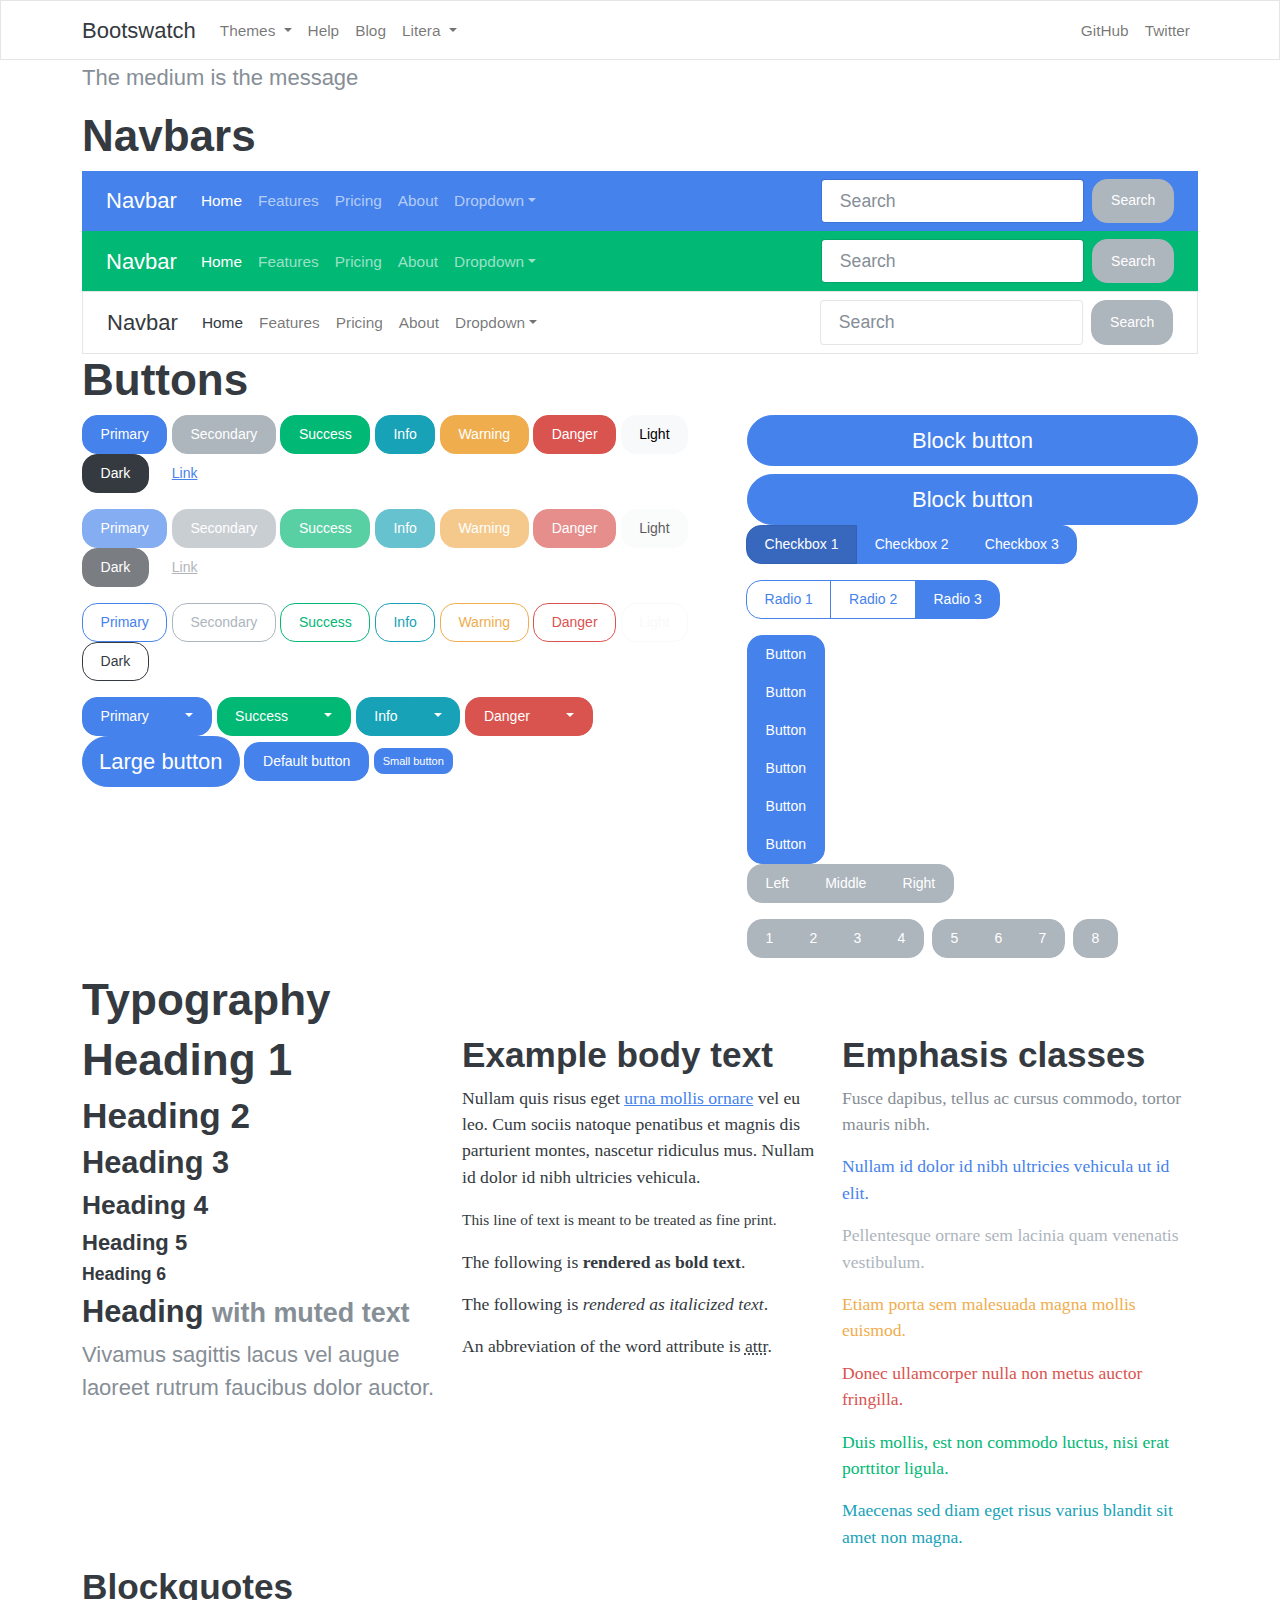
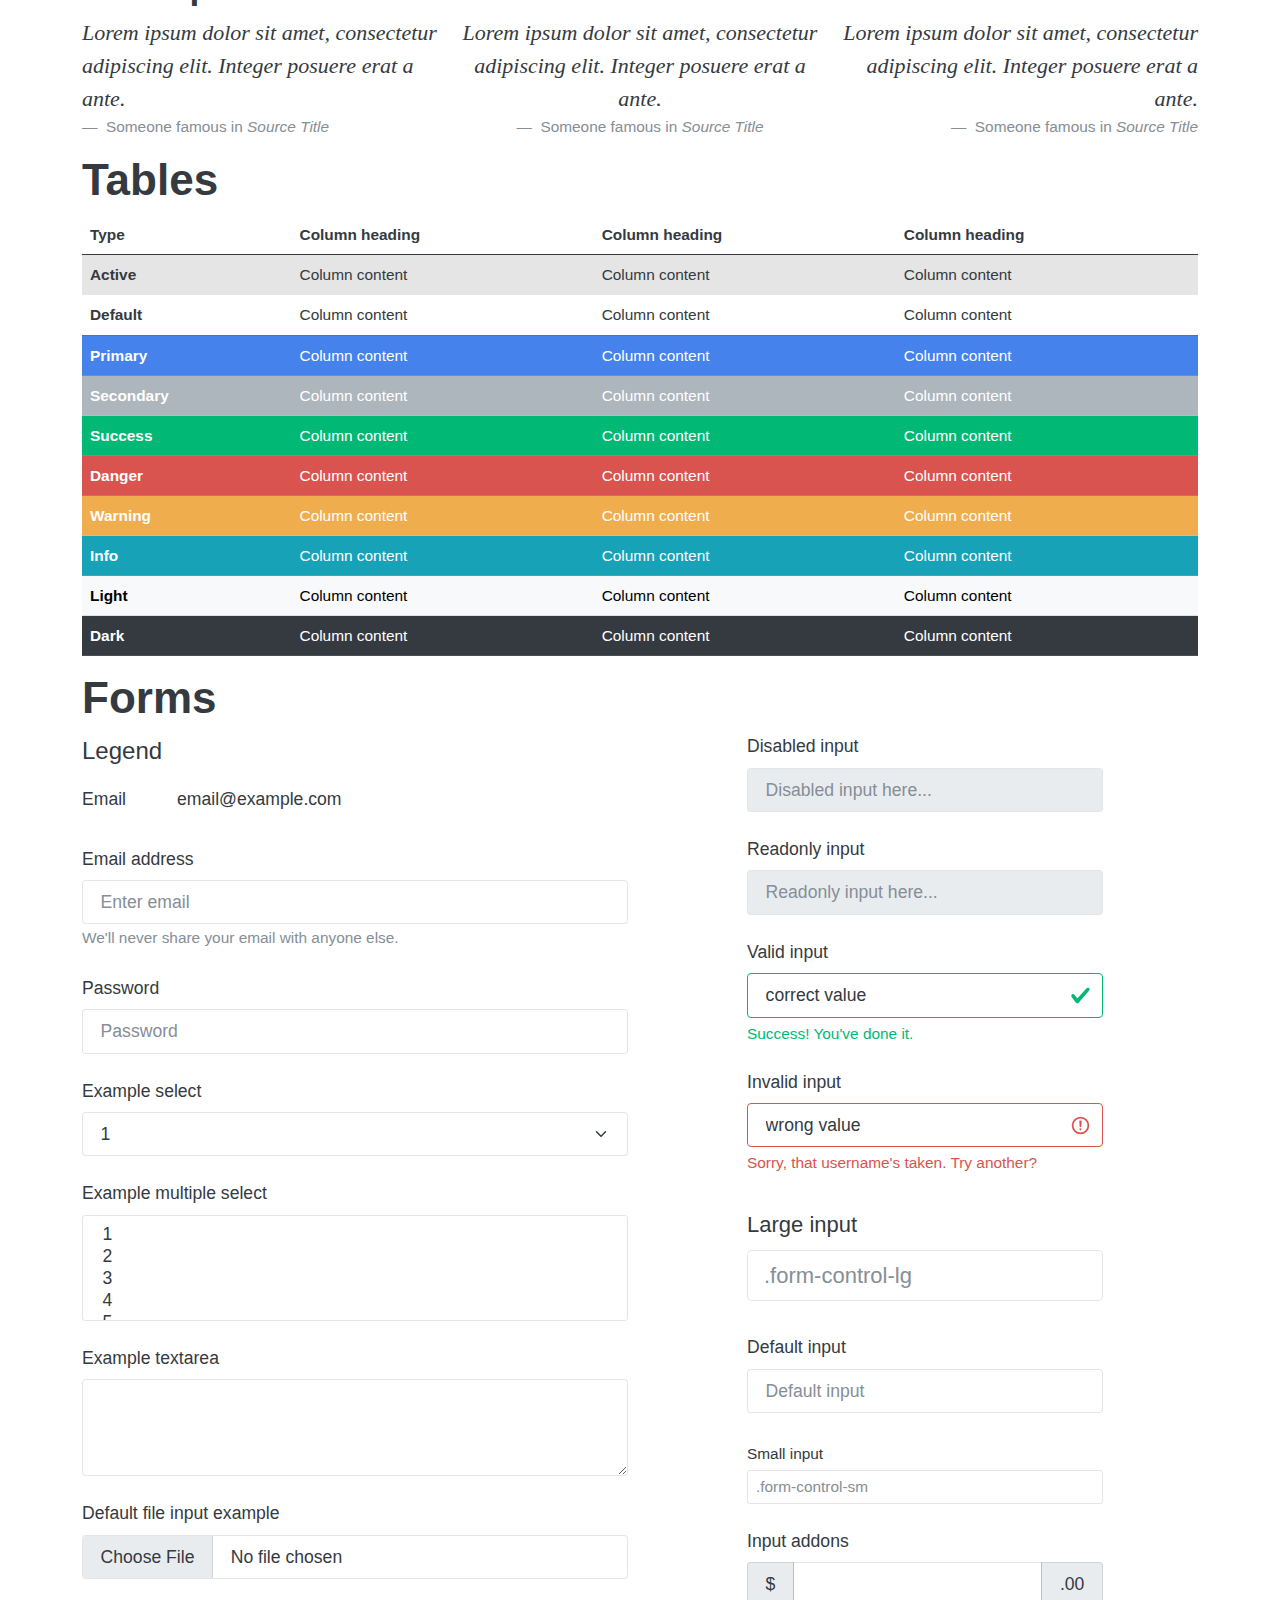
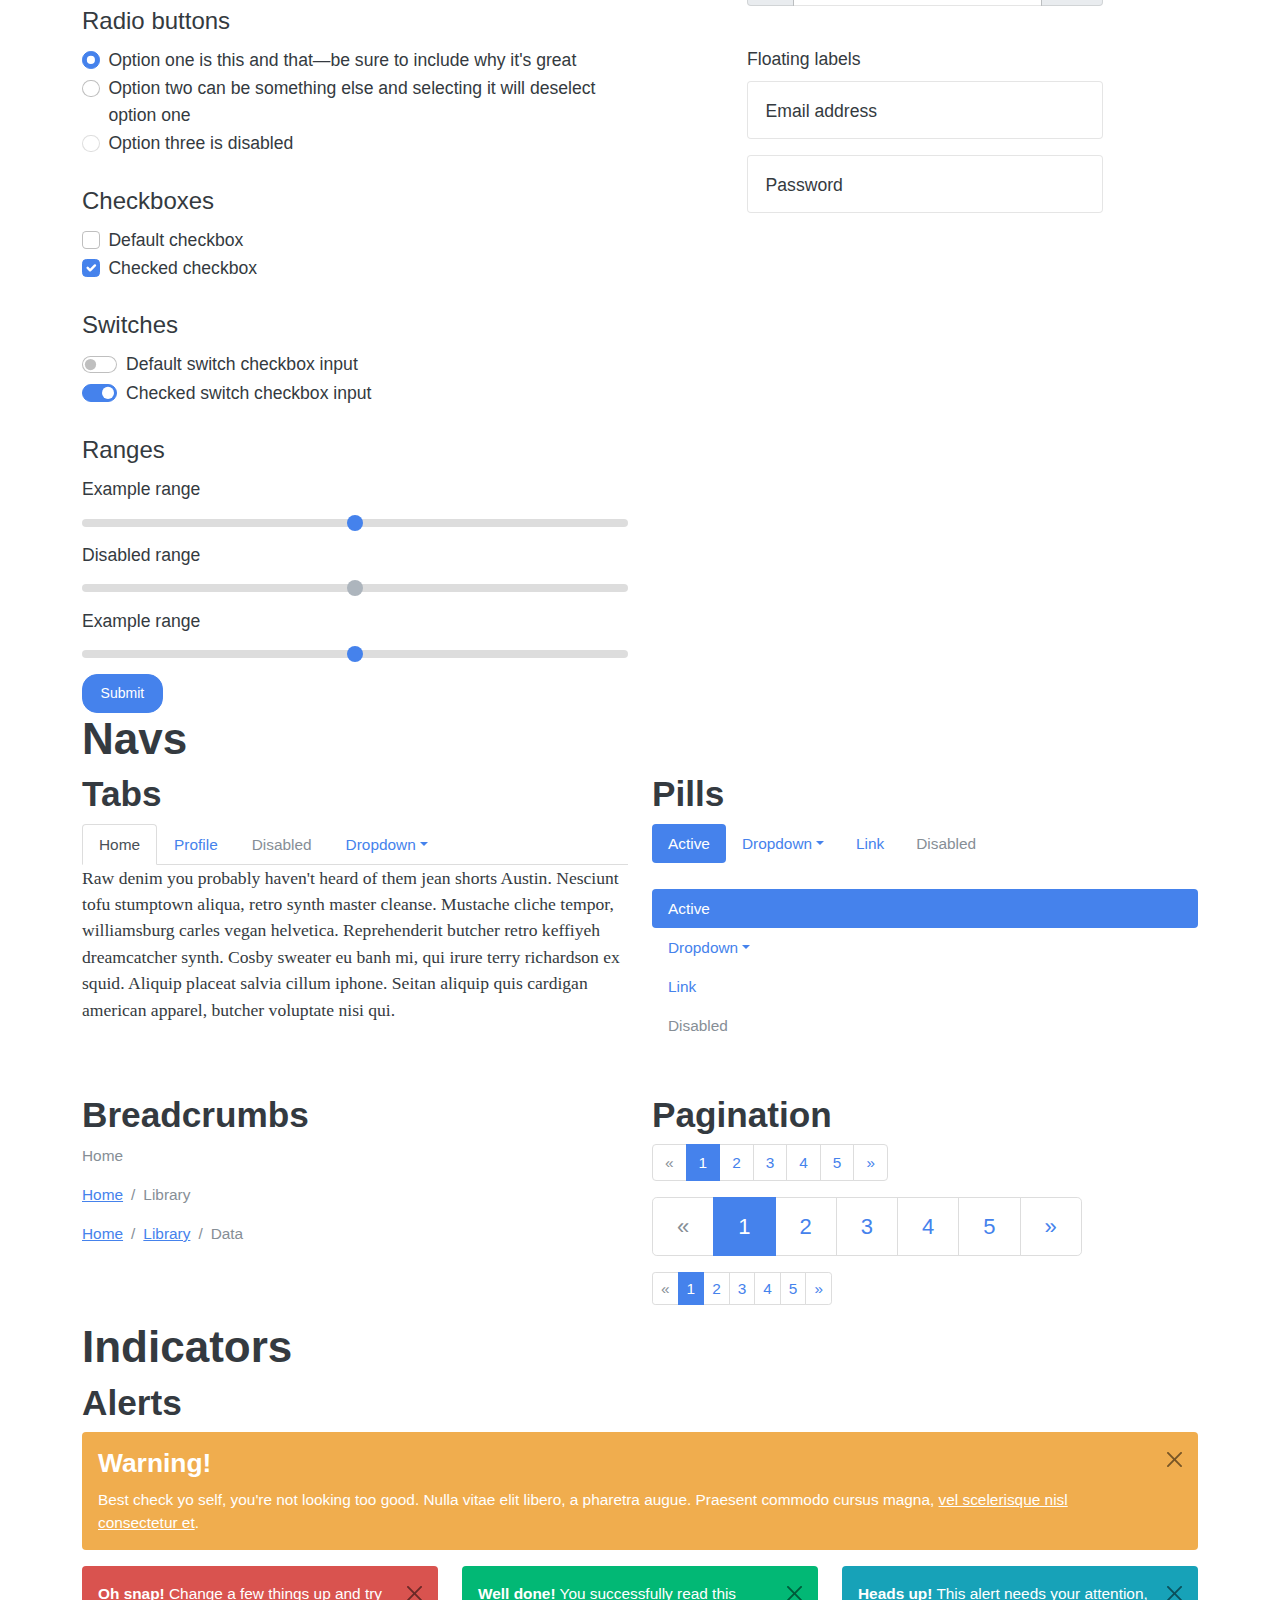
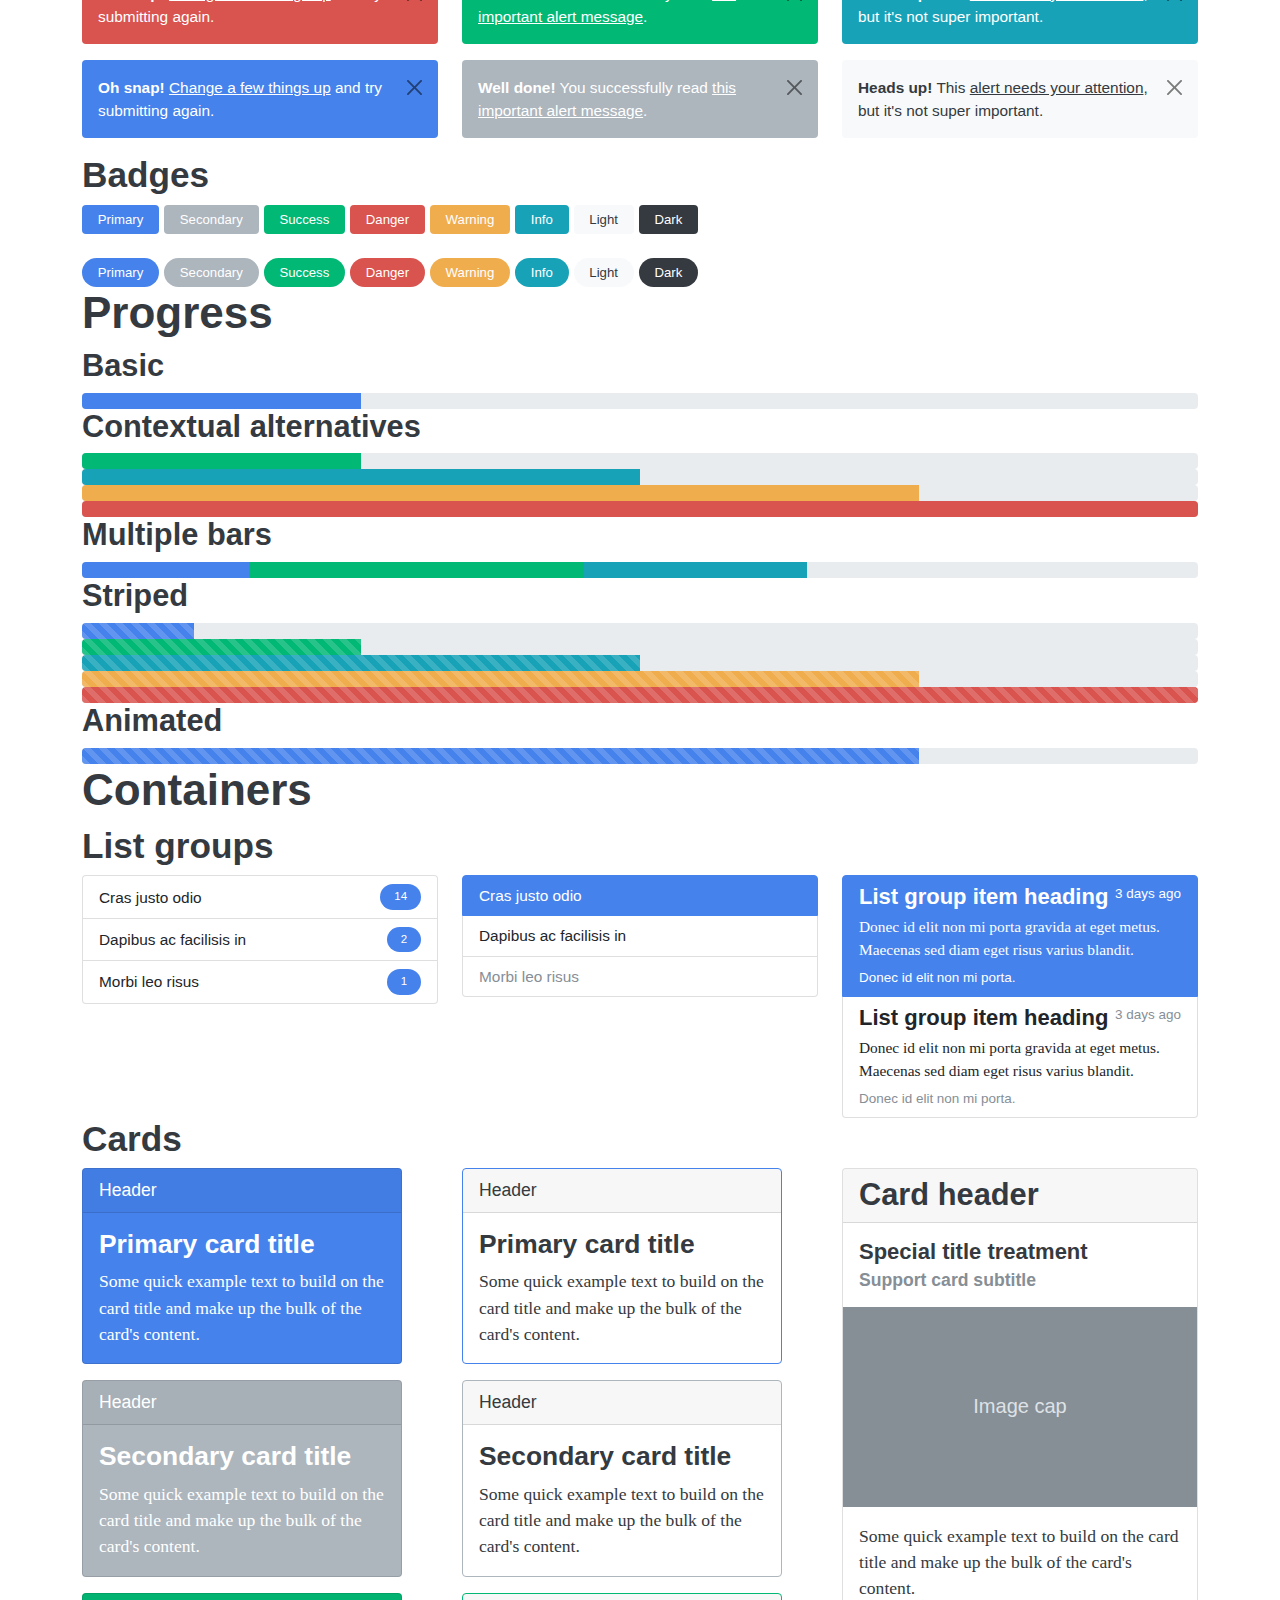
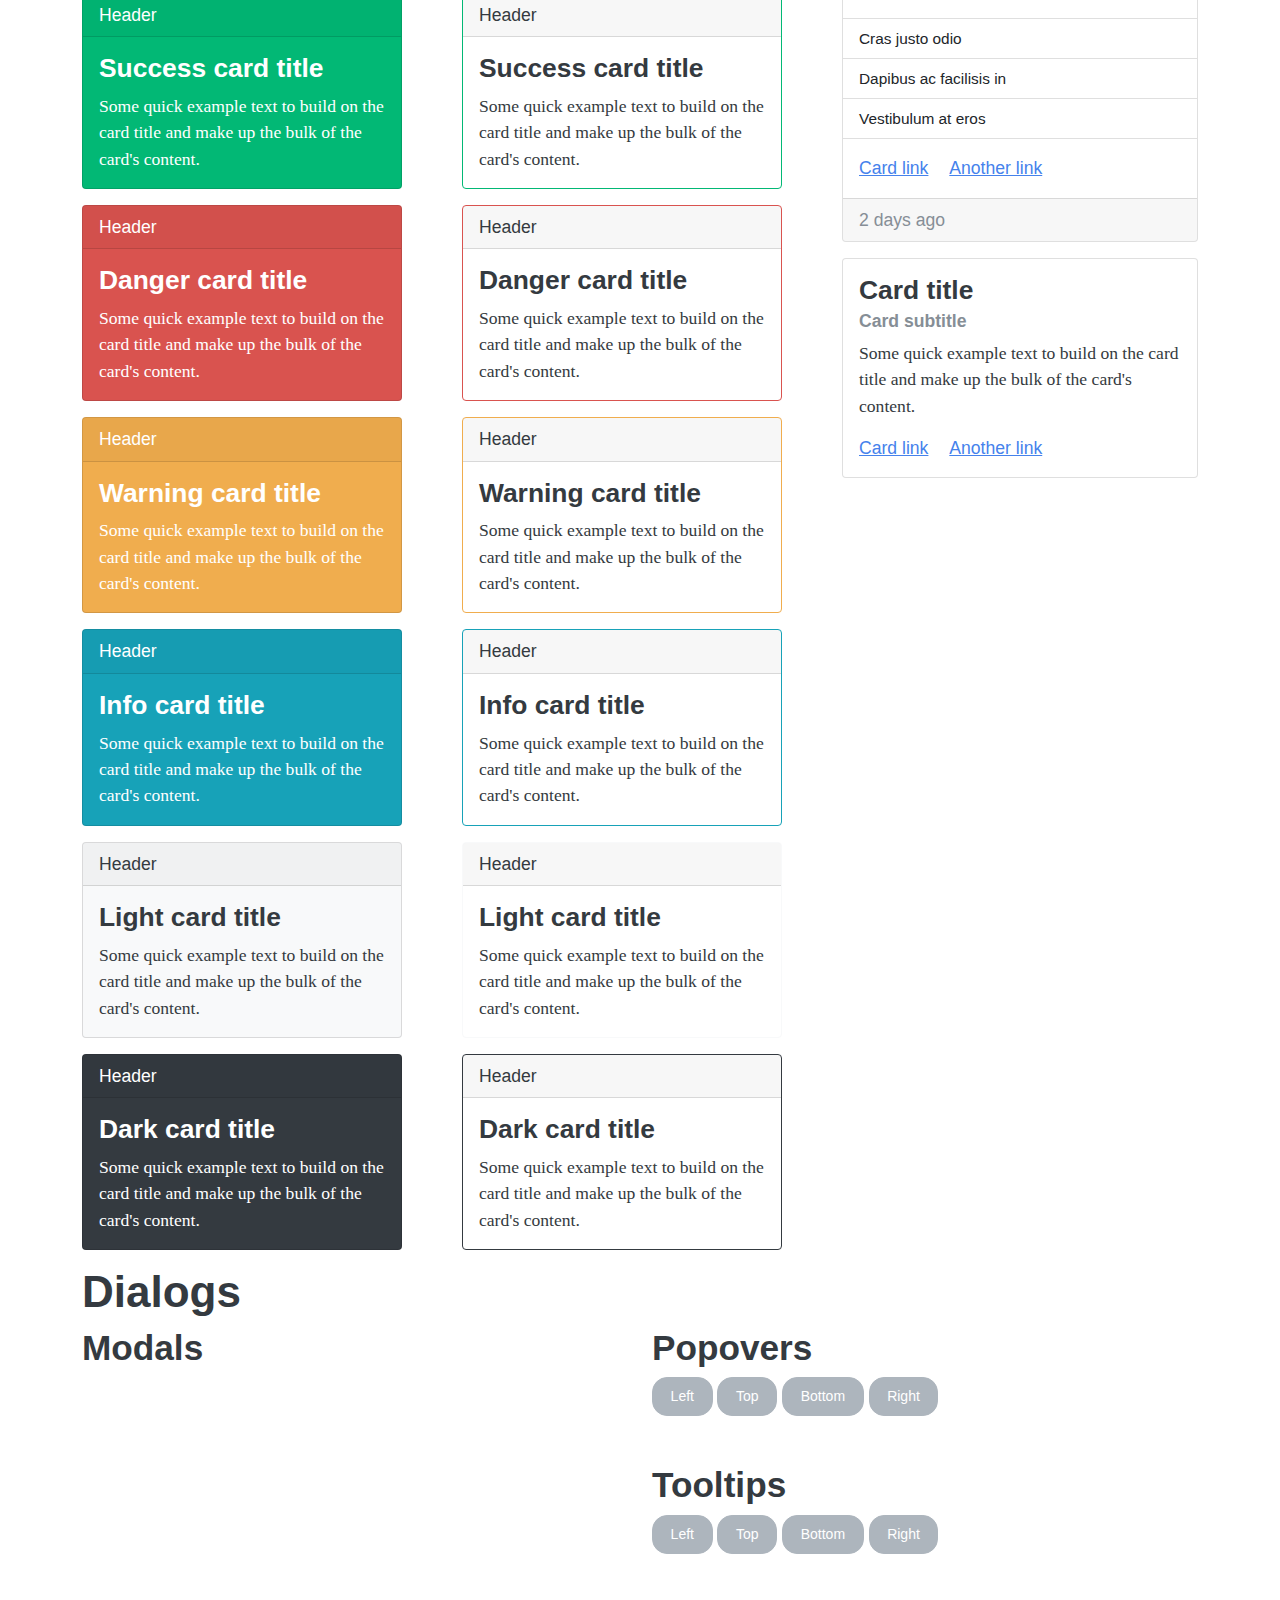
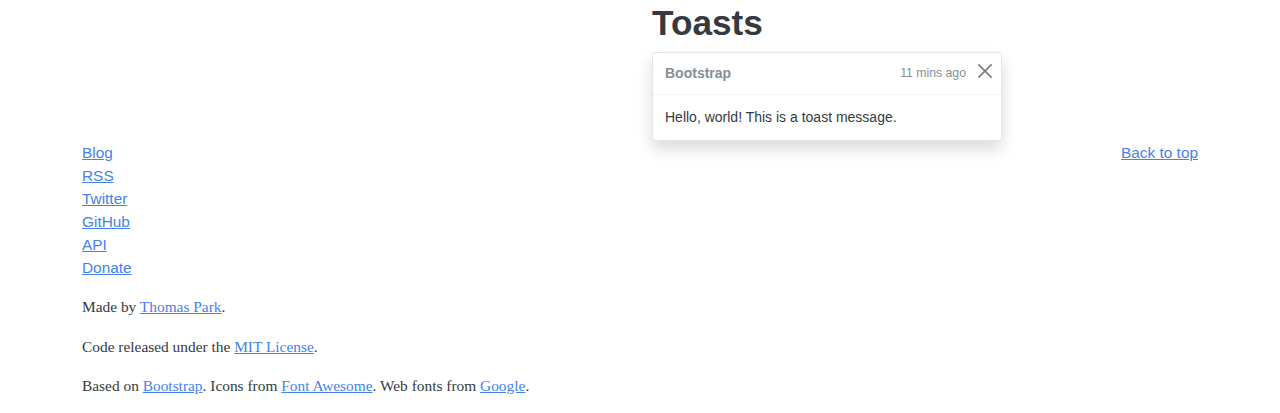
==== index.html @ 2cc2885b "First and last commit" ====
<!DOCTYPE html>
<html lang="en">
  <head>
    <meta charset="utf-8">
    <title>Bootswatch: Litera</title>
    <meta name="viewport" content="width=device-width, initial-scale=1">
    <link rel="stylesheet" href="bootstrap.css">
    <link rel="stylesheet" href="../_vendor/font-awesome/css/font-awesome.min.css">
    <link rel="stylesheet" href="../_vendor/prismjs/themes/prism-okaidia.css">
    <link rel="stylesheet" href="../_assets/css/custom.min.css">
    <!-- Global Site Tag (gtag.js) - Google Analytics -->
    <script async src="https://www.googletagmanager.com/gtag/js?id=UA-23019901-1"></script>
    <script>
      window.dataLayer = window.dataLayer || [];
      function gtag(){dataLayer.push(arguments);}
      gtag('js', new Date());

      gtag('config', 'UA-23019901-1');
    </script>
  </head>
  <body>
    <div class="navbar navbar-expand-lg fixed-top navbar-light bg-light">
      <div class="container">
        <a href="../" class="navbar-brand">Bootswatch</a>
        <button class="navbar-toggler" type="button" data-bs-toggle="collapse" data-bs-target="#navbarResponsive" aria-controls="navbarResponsive" aria-expanded="false" aria-label="Toggle navigation">
          <span class="navbar-toggler-icon"></span>
        </button>
        <div class="collapse navbar-collapse" id="navbarResponsive">
          <ul class="navbar-nav">
            <li class="nav-item dropdown">
              <a class="nav-link dropdown-toggle" data-bs-toggle="dropdown" href="#" id="themes">Themes <span class="caret"></span></a>
              <div class="dropdown-menu" aria-labelledby="themes">
                <a class="dropdown-item" href="../default/">Default</a>
                <div class="dropdown-divider"></div>
                <a class="dropdown-item" href="../cerulean/">Cerulean</a>
                <a class="dropdown-item" href="../cosmo/">Cosmo</a>
                <a class="dropdown-item" href="../cyborg/">Cyborg</a>
                <a class="dropdown-item" href="../darkly/">Darkly</a>
                <a class="dropdown-item" href="../flatly/">Flatly</a>
                <a class="dropdown-item" href="../journal/">Journal</a>
                <a class="dropdown-item" href="../litera/">Litera</a>
                <a class="dropdown-item" href="../lumen/">Lumen</a>
                <a class="dropdown-item" href="../lux/">Lux</a>
                <a class="dropdown-item" href="../materia/">Materia</a>
                <a class="dropdown-item" href="../minty/">Minty</a>
                <a class="dropdown-item" href="../morph/">Morph</a>
                <a class="dropdown-item" href="../pulse/">Pulse</a>
                <a class="dropdown-item" href="../quartz/">Quartz</a>
                <a class="dropdown-item" href="../sandstone/">Sandstone</a>
                <a class="dropdown-item" href="../simplex/">Simplex</a>
                <a class="dropdown-item" href="../sketchy/">Sketchy</a>
                <a class="dropdown-item" href="../slate/">Slate</a>
                <a class="dropdown-item" href="../solar/">Solar</a>
                <a class="dropdown-item" href="../spacelab/">Spacelab</a>
                <a class="dropdown-item" href="../superhero/">Superhero</a>
                <a class="dropdown-item" href="../united/">United</a>
                <a class="dropdown-item" href="../vapor/">Vapor</a>
                <a class="dropdown-item" href="../yeti/">Yeti</a>
                <a class="dropdown-item" href="../zephyr/">Zephyr</a>
              </div>
            </li>
            <li class="nav-item">
              <a class="nav-link" href="../help/">Help</a>
            </li>
            <li class="nav-item">
              <a class="nav-link" href="https://blog.bootswatch.com/">Blog</a>
            </li>
            <li class="nav-item dropdown">
              <a class="nav-link dropdown-toggle" data-bs-toggle="dropdown" href="#" id="download">Litera <span class="caret"></span></a>
              <div class="dropdown-menu" aria-labelledby="download">
                <a class="dropdown-item" rel="noopener" target="_blank" href="https://jsfiddle.net/bootswatch/rnjfzjjo/">Open in JSFiddle</a>
                <div class="dropdown-divider"></div>
                <a class="dropdown-item" href="../5/litera/bootstrap.min.css" download>bootstrap.min.css</a>
                <a class="dropdown-item" href="../5/litera/bootstrap.css" download>bootstrap.css</a>
                <div class="dropdown-divider"></div>
                <a class="dropdown-item" href="../5/litera/_variables.scss" download>_variables.scss</a>
                <a class="dropdown-item" href="../5/litera/_bootswatch.scss" download>_bootswatch.scss</a>
              </div>
            </li>
          </ul>
          <ul class="navbar-nav ms-md-auto">
            <li class="nav-item">
              <a target="_blank" rel="noopener" class="nav-link" href="https://github.com/thomaspark/bootswatch/"><i class="fa fa-github"></i> GitHub</a>
            </li>
            <li class="nav-item">
              <a target="_blank" rel="noopener" class="nav-link" href="https://twitter.com/bootswatch"><i class="fa fa-twitter"></i> Twitter</a>
            </li>
          </ul>
        </div>
      </div>
    </div>

    <div class="container">
      <div class="page-header" id="banner">
        <div class="row">
          <div class="col-lg-8 col-md-7 col-sm-6">
            <h1>Litera</h1>
            <p class="lead">The medium is the message</p>
          </div>
          <div class="col-lg-4 col-md-5 col-sm-6">
            <div class="sponsor">
              <script async src="https://cdn.carbonads.com/carbon.js?serve=CKYIE23N&placement=bootswatchcom" id="_carbonads_js"></script>
            </div>
          </div>
        </div>
      </div>

      <!-- Navbar
      ================================================== -->
      <div class="bs-docs-section clearfix">
        <div class="row">
          <div class="col-lg-12">
            <div class="page-header">
              <h1 id="navbars">Navbars</h1>
            </div>

            <div class="bs-component">
              <nav class="navbar navbar-expand-lg navbar-dark bg-primary">
                <div class="container-fluid">
                  <a class="navbar-brand" href="#">Navbar</a>
                  <button class="navbar-toggler" type="button" data-bs-toggle="collapse" data-bs-target="#navbarColor01" aria-controls="navbarColor01" aria-expanded="false" aria-label="Toggle navigation">
                    <span class="navbar-toggler-icon"></span>
                  </button>

                  <div class="collapse navbar-collapse" id="navbarColor01">
                    <ul class="navbar-nav me-auto">
                      <li class="nav-item">
                        <a class="nav-link active" href="#">Home
                          <span class="visually-hidden">(current)</span>
                        </a>
                      </li>
                      <li class="nav-item">
                        <a class="nav-link" href="#">Features</a>
                      </li>
                      <li class="nav-item">
                        <a class="nav-link" href="#">Pricing</a>
                      </li>
                      <li class="nav-item">
                        <a class="nav-link" href="#">About</a>
                      </li>
                      <li class="nav-item dropdown">
                        <a class="nav-link dropdown-toggle" data-bs-toggle="dropdown" href="#" role="button" aria-haspopup="true" aria-expanded="false">Dropdown</a>
                        <div class="dropdown-menu">
                          <a class="dropdown-item" href="#">Action</a>
                          <a class="dropdown-item" href="#">Another action</a>
                          <a class="dropdown-item" href="#">Something else here</a>
                          <div class="dropdown-divider"></div>
                          <a class="dropdown-item" href="#">Separated link</a>
                        </div>
                      </li>
                    </ul>
                    <form class="d-flex">
                      <input class="form-control me-sm-2" type="text" placeholder="Search">
                      <button class="btn btn-secondary my-2 my-sm-0" type="submit">Search</button>
                    </form>
                  </div>
                </div>
              </nav>
            </div>

            <div class="bs-component">
              <nav class="navbar navbar-expand-lg navbar-dark bg-dark">
                <div class="container-fluid">
                  <a class="navbar-brand" href="#">Navbar</a>
                  <button class="navbar-toggler" type="button" data-bs-toggle="collapse" data-bs-target="#navbarColor02" aria-controls="navbarColor02" aria-expanded="false" aria-label="Toggle navigation">
                    <span class="navbar-toggler-icon"></span>
                  </button>

                  <div class="collapse navbar-collapse" id="navbarColor02">
                    <ul class="navbar-nav me-auto">
                      <li class="nav-item">
                        <a class="nav-link active" href="#">Home
                          <span class="visually-hidden">(current)</span>
                        </a>
                      </li>
                      <li class="nav-item">
                        <a class="nav-link" href="#">Features</a>
                      </li>
                      <li class="nav-item">
                        <a class="nav-link" href="#">Pricing</a>
                      </li>
                      <li class="nav-item">
                        <a class="nav-link" href="#">About</a>
                      </li>
                      <li class="nav-item dropdown">
                        <a class="nav-link dropdown-toggle" data-bs-toggle="dropdown" href="#" role="button" aria-haspopup="true" aria-expanded="false">Dropdown</a>
                        <div class="dropdown-menu">
                          <a class="dropdown-item" href="#">Action</a>
                          <a class="dropdown-item" href="#">Another action</a>
                          <a class="dropdown-item" href="#">Something else here</a>
                          <div class="dropdown-divider"></div>
                          <a class="dropdown-item" href="#">Separated link</a>
                        </div>
                      </li>
                    </ul>
                    <form class="d-flex">
                      <input class="form-control me-sm-2" type="text" placeholder="Search">
                      <button class="btn btn-secondary my-2 my-sm-0" type="submit">Search</button>
                    </form>
                  </div>
                </div>
              </nav>
            </div>

            <div class="bs-component">
              <nav class="navbar navbar-expand-lg navbar-light bg-light">
                <div class="container-fluid">
                  <a class="navbar-brand" href="#">Navbar</a>
                  <button class="navbar-toggler" type="button" data-bs-toggle="collapse" data-bs-target="#navbarColor03" aria-controls="navbarColor03" aria-expanded="false" aria-label="Toggle navigation">
                    <span class="navbar-toggler-icon"></span>
                  </button>

                  <div class="collapse navbar-collapse" id="navbarColor03">
                    <ul class="navbar-nav me-auto">
                      <li class="nav-item">
                        <a class="nav-link active" href="#">Home
                          <span class="visually-hidden">(current)</span>
                        </a>
                      </li>
                      <li class="nav-item">
                        <a class="nav-link" href="#">Features</a>
                      </li>
                      <li class="nav-item">
                        <a class="nav-link" href="#">Pricing</a>
                      </li>
                      <li class="nav-item">
                        <a class="nav-link" href="#">About</a>
                      </li>
                      <li class="nav-item dropdown">
                        <a class="nav-link dropdown-toggle" data-bs-toggle="dropdown" href="#" role="button" aria-haspopup="true" aria-expanded="false">Dropdown</a>
                        <div class="dropdown-menu">
                          <a class="dropdown-item" href="#">Action</a>
                          <a class="dropdown-item" href="#">Another action</a>
                          <a class="dropdown-item" href="#">Something else here</a>
                          <div class="dropdown-divider"></div>
                          <a class="dropdown-item" href="#">Separated link</a>
                        </div>
                      </li>
                    </ul>
                    <form class="d-flex">
                      <input class="form-control me-sm-2" type="text" placeholder="Search">
                      <button class="btn btn-secondary my-2 my-sm-0" type="submit">Search</button>
                    </form>
                  </div>
                </div>
              </nav>
            </div>

          </div>
        </div>
      </div>

      <!-- Buttons
      ================================================== -->
      <div class="bs-docs-section">
        <div class="page-header">
          <div class="row">
            <div class="col-lg-12">
              <h1 id="buttons">Buttons</h1>
            </div>
          </div>
        </div>

        <div class="row">
          <div class="col-lg-7">
            <p class="bs-component">
              <button type="button" class="btn btn-primary">Primary</button>
              <button type="button" class="btn btn-secondary">Secondary</button>
              <button type="button" class="btn btn-success">Success</button>
              <button type="button" class="btn btn-info">Info</button>
              <button type="button" class="btn btn-warning">Warning</button>
              <button type="button" class="btn btn-danger">Danger</button>
              <button type="button" class="btn btn-light">Light</button>
              <button type="button" class="btn btn-dark">Dark</button>
              <button type="button" class="btn btn-link">Link</button>
            </p>

            <p class="bs-component">
              <button type="button" class="btn btn-primary disabled">Primary</button>
              <button type="button" class="btn btn-secondary disabled">Secondary</button>
              <button type="button" class="btn btn-success disabled">Success</button>
              <button type="button" class="btn btn-info disabled">Info</button>
              <button type="button" class="btn btn-warning disabled">Warning</button>
              <button type="button" class="btn btn-danger disabled">Danger</button>
              <button type="button" class="btn btn-light disabled">Light</button>
              <button type="button" class="btn btn-dark disabled">Dark</button>
              <button type="button" class="btn btn-link disabled">Link</button>
            </p>

            <p class="bs-component">
              <button type="button" class="btn btn-outline-primary">Primary</button>
              <button type="button" class="btn btn-outline-secondary">Secondary</button>
              <button type="button" class="btn btn-outline-success">Success</button>
              <button type="button" class="btn btn-outline-info">Info</button>
              <button type="button" class="btn btn-outline-warning">Warning</button>
              <button type="button" class="btn btn-outline-danger">Danger</button>
              <button type="button" class="btn btn-outline-light">Light</button>
              <button type="button" class="btn btn-outline-dark">Dark</button>
            </p>

            <div class="bs-component">
              <div class="btn-group" role="group" aria-label="Button group with nested dropdown">
                <button type="button" class="btn btn-primary">Primary</button>
                <div class="btn-group" role="group">
                  <button id="btnGroupDrop1" type="button" class="btn btn-primary dropdown-toggle" data-bs-toggle="dropdown" aria-haspopup="true" aria-expanded="false"></button>
                  <div class="dropdown-menu" aria-labelledby="btnGroupDrop1">
                    <a class="dropdown-item" href="#">Dropdown link</a>
                    <a class="dropdown-item" href="#">Dropdown link</a>
                  </div>
                </div>
              </div>

              <div class="btn-group" role="group" aria-label="Button group with nested dropdown">
                <button type="button" class="btn btn-success">Success</button>
                <div class="btn-group" role="group">
                  <button id="btnGroupDrop2" type="button" class="btn btn-success dropdown-toggle" data-bs-toggle="dropdown" aria-haspopup="true" aria-expanded="false"></button>
                  <div class="dropdown-menu" aria-labelledby="btnGroupDrop2">
                    <a class="dropdown-item" href="#">Dropdown link</a>
                    <a class="dropdown-item" href="#">Dropdown link</a>
                  </div>
                </div>
              </div>

              <div class="btn-group" role="group" aria-label="Button group with nested dropdown">
                <button type="button" class="btn btn-info">Info</button>
                <div class="btn-group" role="group">
                  <button id="btnGroupDrop3" type="button" class="btn btn-info dropdown-toggle" data-bs-toggle="dropdown" aria-haspopup="true" aria-expanded="false"></button>
                  <div class="dropdown-menu" aria-labelledby="btnGroupDrop3">
                    <a class="dropdown-item" href="#">Dropdown link</a>
                    <a class="dropdown-item" href="#">Dropdown link</a>
                  </div>
                </div>
              </div>

              <div class="btn-group" role="group" aria-label="Button group with nested dropdown">
                <button type="button" class="btn btn-danger">Danger</button>
                <div class="btn-group" role="group">
                  <button id="btnGroupDrop4" type="button" class="btn btn-danger dropdown-toggle" data-bs-toggle="dropdown" aria-haspopup="true" aria-expanded="false"></button>
                  <div class="dropdown-menu" aria-labelledby="btnGroupDrop4">
                    <a class="dropdown-item" href="#">Dropdown link</a>
                    <a class="dropdown-item" href="#">Dropdown link</a>
                  </div>
                </div>
              </div>
            </div>

            <div class="bs-component">
              <button type="button" class="btn btn-primary btn-lg">Large button</button>
              <button type="button" class="btn btn-primary">Default button</button>
              <button type="button" class="btn btn-primary btn-sm">Small button</button>
            </div>
          </div>
          <div class="col-lg-5">
            <div class="bs-component">
              <div class="d-grid gap-2">
                <button class="btn btn-lg btn-primary" type="button">Block button</button>
                <button class="btn btn-lg btn-primary" type="button">Block button</button>
              </div>
            </div>

            <div class="bs-component mb-3">
              <div class="btn-group" role="group" aria-label="Basic checkbox toggle button group">
                <input type="checkbox" class="btn-check" id="btncheck1" checked autocomplete="off">
                <label class="btn btn-primary" for="btncheck1">Checkbox 1</label>
                <input type="checkbox" class="btn-check" id="btncheck2" autocomplete="off">
                <label class="btn btn-primary" for="btncheck2">Checkbox 2</label>
                <input type="checkbox" class="btn-check" id="btncheck3" autocomplete="off">
                <label class="btn btn-primary" for="btncheck3">Checkbox 3</label>
              </div>
            </div>

            <div class="bs-component mb-3">
              <div class="btn-group" role="group" aria-label="Basic radio toggle button group">
                <input type="radio" class="btn-check" name="btnradio" id="btnradio1" autocomplete="off" checked>
                <label class="btn btn-outline-primary" for="btnradio1">Radio 1</label>
                <input type="radio" class="btn-check" name="btnradio" id="btnradio2" autocomplete="off" checked>
                <label class="btn btn-outline-primary" for="btnradio2">Radio 2</label>
                <input type="radio" class="btn-check" name="btnradio" id="btnradio3" autocomplete="off" checked>
                <label class="btn btn-outline-primary" for="btnradio3">Radio 3</label>
              </div>
            </div>

            <div class="bs-component">
              <div class="btn-group-vertical">
                <button type="button" class="btn btn-primary">Button</button>
                <button type="button" class="btn btn-primary">Button</button>
                <button type="button" class="btn btn-primary">Button</button>
                <button type="button" class="btn btn-primary">Button</button>
                <button type="button" class="btn btn-primary">Button</button>
                <button type="button" class="btn btn-primary">Button</button>
              </div>
            </div>

            <div class="bs-component mb-3">
              <div class="btn-group" role="group" aria-label="Basic example">
                <button type="button" class="btn btn-secondary">Left</button>
                <button type="button" class="btn btn-secondary">Middle</button>
                <button type="button" class="btn btn-secondary">Right</button>
              </div>
            </div>

            <div class="bs-component mb-3">
              <div class="btn-toolbar" role="toolbar" aria-label="Toolbar with button groups">
                <div class="btn-group me-2" role="group" aria-label="First group">
                  <button type="button" class="btn btn-secondary">1</button>
                  <button type="button" class="btn btn-secondary">2</button>
                  <button type="button" class="btn btn-secondary">3</button>
                  <button type="button" class="btn btn-secondary">4</button>
                </div>
                <div class="btn-group me-2" role="group" aria-label="Second group">
                  <button type="button" class="btn btn-secondary">5</button>
                  <button type="button" class="btn btn-secondary">6</button>
                  <button type="button" class="btn btn-secondary">7</button>
                </div>
                <div class="btn-group" role="group" aria-label="Third group">
                  <button type="button" class="btn btn-secondary">8</button>
                </div>
              </div>
            </div>
          </div>
        </div>
      </div>

      <!-- Typography
      ================================================== -->
      <div class="bs-docs-section">
        <div class="row">
          <div class="col-lg-12">
            <div class="page-header">
              <h1 id="typography">Typography</h1>
            </div>
          </div>
        </div>

        <!-- Headings -->

        <div class="row">
          <div class="col-lg-4">
            <div class="bs-component">
              <h1>Heading 1</h1>
              <h2>Heading 2</h2>
              <h3>Heading 3</h3>
              <h4>Heading 4</h4>
              <h5>Heading 5</h5>
              <h6>Heading 6</h6>
              <h3>
                Heading
                <small class="text-muted">with muted text</small>
              </h3>
              <p class="lead">Vivamus sagittis lacus vel augue laoreet rutrum faucibus dolor auctor.</p>
            </div>
          </div>
          <div class="col-lg-4">
            <div class="bs-component">
              <h2>Example body text</h2>
              <p>Nullam quis risus eget <a href="#">urna mollis ornare</a> vel eu leo. Cum sociis natoque penatibus et magnis dis parturient montes, nascetur ridiculus mus. Nullam id dolor id nibh ultricies vehicula.</p>
              <p><small>This line of text is meant to be treated as fine print.</small></p>
              <p>The following is <strong>rendered as bold text</strong>.</p>
              <p>The following is <em>rendered as italicized text</em>.</p>
              <p>An abbreviation of the word attribute is <abbr title="attribute">attr</abbr>.</p>
            </div>
          </div>
          <div class="col-lg-4">
            <div class="bs-component">
              <h2>Emphasis classes</h2>
              <p class="text-muted">Fusce dapibus, tellus ac cursus commodo, tortor mauris nibh.</p>
              <p class="text-primary">Nullam id dolor id nibh ultricies vehicula ut id elit.</p>
              <p class="text-secondary">Pellentesque ornare sem lacinia quam venenatis vestibulum.</p>
              <p class="text-warning">Etiam porta sem malesuada magna mollis euismod.</p>
              <p class="text-danger">Donec ullamcorper nulla non metus auctor fringilla.</p>
              <p class="text-success">Duis mollis, est non commodo luctus, nisi erat porttitor ligula.</p>
              <p class="text-info">Maecenas sed diam eget risus varius blandit sit amet non magna.</p>
            </div>
          </div>
        </div>

        <!-- Blockquotes -->

        <div class="row">
          <div class="col-lg-12">
            <h2 id="type-blockquotes">Blockquotes</h2>
          </div>
        </div>
        <div class="row">
          <div class="col-lg-4">
            <div class="bs-component">
              <figure>
                <blockquote class="blockquote">
                  <p class="mb-0">Lorem ipsum dolor sit amet, consectetur adipiscing elit. Integer posuere erat a ante.</p>
  
                </blockquote>
                <figcaption class="blockquote-footer">
                  Someone famous in <cite title="Source Title">Source Title</cite>
                </figcaption>
              </figure>
            </div>
          </div>
          <div class="col-lg-4">
            <div class="bs-component">
              <figure class="text-center">
                <blockquote class="blockquote">
                  <p class="mb-0">Lorem ipsum dolor sit amet, consectetur adipiscing elit. Integer posuere erat a ante.</p>
  
                </blockquote>
                <figcaption class="blockquote-footer">
                  Someone famous in <cite title="Source Title">Source Title</cite>
                </figcaption>
              </figure>
            </div>
          </div>
          <div class="col-lg-4">
            <div class="bs-component">
              <figure class="text-end">
                <blockquote class="blockquote">
                  <p class="mb-0">Lorem ipsum dolor sit amet, consectetur adipiscing elit. Integer posuere erat a ante.</p>
  
                </blockquote>
                <figcaption class="blockquote-footer">
                  Someone famous in <cite title="Source Title">Source Title</cite>
                </figcaption>
              </figure>
            </div>
          </div>
        </div>
      </div>

      <!-- Tables
      ================================================== -->
      <div class="bs-docs-section">
        <div class="row">
          <div class="col-lg-12">
            <div class="page-header">
              <h1 id="tables">Tables</h1>
            </div>

            <div class="bs-component">
              <table class="table table-hover">
                <thead>
                  <tr>
                    <th scope="col">Type</th>
                    <th scope="col">Column heading</th>
                    <th scope="col">Column heading</th>
                    <th scope="col">Column heading</th>
                  </tr>
                </thead>
                <tbody>
                  <tr class="table-active">
                    <th scope="row">Active</th>
                    <td>Column content</td>
                    <td>Column content</td>
                    <td>Column content</td>
                  </tr>
                  <tr>
                    <th scope="row">Default</th>
                    <td>Column content</td>
                    <td>Column content</td>
                    <td>Column content</td>
                  </tr>
                  <tr class="table-primary">
                    <th scope="row">Primary</th>
                    <td>Column content</td>
                    <td>Column content</td>
                    <td>Column content</td>
                  </tr>
                  <tr class="table-secondary">
                    <th scope="row">Secondary</th>
                    <td>Column content</td>
                    <td>Column content</td>
                    <td>Column content</td>
                  </tr>
                  <tr class="table-success">
                    <th scope="row">Success</th>
                    <td>Column content</td>
                    <td>Column content</td>
                    <td>Column content</td>
                  </tr>
                  <tr class="table-danger">
                    <th scope="row">Danger</th>
                    <td>Column content</td>
                    <td>Column content</td>
                    <td>Column content</td>
                  </tr>
                  <tr class="table-warning">
                    <th scope="row">Warning</th>
                    <td>Column content</td>
                    <td>Column content</td>
                    <td>Column content</td>
                  </tr>
                  <tr class="table-info">
                    <th scope="row">Info</th>
                    <td>Column content</td>
                    <td>Column content</td>
                    <td>Column content</td>
                  </tr>
                  <tr class="table-light">
                    <th scope="row">Light</th>
                    <td>Column content</td>
                    <td>Column content</td>
                    <td>Column content</td>
                  </tr>
                  <tr class="table-dark">
                    <th scope="row">Dark</th>
                    <td>Column content</td>
                    <td>Column content</td>
                    <td>Column content</td>
                  </tr>
                </tbody>
              </table>
            </div><!-- /example -->
          </div>
        </div>
      </div>

      <!-- Forms
      ================================================== -->
      <div class="bs-docs-section">
        <div class="row">
          <div class="col-lg-12">
            <div class="page-header">
              <h1 id="forms">Forms</h1>
            </div>
          </div>
        </div>

        <div class="row">
          <div class="col-lg-6">
            <div class="bs-component">
              <form>
                <fieldset>
                  <legend>Legend</legend>
                  <div class="form-group row">
                    <label for="staticEmail" class="col-sm-2 col-form-label">Email</label>
                    <div class="col-sm-10">
                      <input type="text" readonly class="form-control-plaintext" id="staticEmail" value="email@example.com">
                    </div>
                  </div>
                  <div class="form-group">
                    <label for="exampleInputEmail1" class="form-label mt-4">Email address</label>
                    <input type="email" class="form-control" id="exampleInputEmail1" aria-describedby="emailHelp" placeholder="Enter email">
                    <small id="emailHelp" class="form-text text-muted">We'll never share your email with anyone else.</small>
                  </div>
                  <div class="form-group">
                    <label for="exampleInputPassword1" class="form-label mt-4">Password</label>
                    <input type="password" class="form-control" id="exampleInputPassword1" placeholder="Password">
                  </div>
                  <div class="form-group">
                    <label for="exampleSelect1" class="form-label mt-4">Example select</label>
                    <select class="form-select" id="exampleSelect1">
                      <option>1</option>
                      <option>2</option>
                      <option>3</option>
                      <option>4</option>
                      <option>5</option>
                    </select>
                  </div>
                  <div class="form-group">
                    <label for="exampleSelect2" class="form-label mt-4">Example multiple select</label>
                    <select multiple class="form-select" id="exampleSelect2">
                      <option>1</option>
                      <option>2</option>
                      <option>3</option>
                      <option>4</option>
                      <option>5</option>
                    </select>
                  </div>
                  <div class="form-group">
                    <label for="exampleTextarea" class="form-label mt-4">Example textarea</label>
                    <textarea class="form-control" id="exampleTextarea" rows="3"></textarea>
                  </div>
                  <div class="form-group">
                    <label for="formFile" class="form-label mt-4">Default file input example</label>
                    <input class="form-control" type="file" id="formFile">
                  </div>
                  <fieldset class="form-group">
                    <legend class="mt-4">Radio buttons</legend>
                    <div class="form-check">
                      <label class="form-check-label">
                        <input type="radio" class="form-check-input" name="optionsRadios" id="optionsRadios1" value="option1" checked>
                        Option one is this and that&mdash;be sure to include why it's great
                      </label>
                    </div>
                    <div class="form-check">
                      <label class="form-check-label">
                        <input type="radio" class="form-check-input" name="optionsRadios" id="optionsRadios2" value="option2">
                        Option two can be something else and selecting it will deselect option one
                      </label>
                    </div>
                    <div class="form-check disabled">
                      <label class="form-check-label">
                        <input type="radio" class="form-check-input" name="optionsRadios" id="optionsRadios3" value="option3" disabled>
                        Option three is disabled
                      </label>
                    </div>
                  </fieldset>
                  <fieldset class="form-group">
                    <legend class="mt-4">Checkboxes</legend>
                    <div class="form-check">
                      <input class="form-check-input" type="checkbox" value="" id="flexCheckDefault">
                      <label class="form-check-label" for="flexCheckDefault">
                        Default checkbox
                      </label>
                    </div>
                    <div class="form-check">
                      <input class="form-check-input" type="checkbox" value="" id="flexCheckChecked" checked>
                      <label class="form-check-label" for="flexCheckChecked">
                        Checked checkbox
                      </label>
                    </div>
                  </fieldset>
                  <fieldset>
                    <legend class="mt-4">Switches</legend>
                    <div class="form-check form-switch">
                      <input class="form-check-input" type="checkbox" id="flexSwitchCheckDefault">
                      <label class="form-check-label" for="flexSwitchCheckDefault">Default switch checkbox input</label>
                    </div>
                    <div class="form-check form-switch">
                      <input class="form-check-input" type="checkbox" id="flexSwitchCheckChecked" checked>
                      <label class="form-check-label" for="flexSwitchCheckChecked">Checked switch checkbox input</label>
                    </div>
                  </fieldset>
                  <fieldset class="form-group">
                    <legend class="mt-4">Ranges</legend>
                      <label for="customRange1" class="form-label">Example range</label>
                      <input type="range" class="form-range" id="customRange1">
                      <label for="disabledRange" class="form-label">Disabled range</label>
                      <input type="range" class="form-range" id="disabledRange" disabled>
                      <label for="customRange3" class="form-label">Example range</label>
                      <input type="range" class="form-range" min="0" max="5" step="0.5" id="customRange3">
                  </fieldset>
                  <button type="submit" class="btn btn-primary">Submit</button>
                </fieldset>
              </form>
            </div>
          </div>
          <div class="col-lg-4 offset-lg-1">
            <form class="bs-component">
              <div class="form-group">
                <fieldset disabled>
                  <label class="form-label" for="disabledInput">Disabled input</label>
                  <input class="form-control" id="disabledInput" type="text" placeholder="Disabled input here..." disabled>
                </fieldset>
              </div>

              <div class="form-group">
                <fieldset>
                  <label class="form-label mt-4" for="readOnlyInput">Readonly input</label>
                  <input class="form-control" id="readOnlyInput" type="text" placeholder="Readonly input here..." readonly>
                </fieldset>
              </div>

              <div class="form-group has-success">
                <label class="form-label mt-4" for="inputValid">Valid input</label>
                <input type="text" value="correct value" class="form-control is-valid" id="inputValid">
                <div class="valid-feedback">Success! You've done it.</div>
              </div>

              <div class="form-group has-danger">
                <label class="form-label mt-4" for="inputInvalid">Invalid input</label>
                <input type="text" value="wrong value" class="form-control is-invalid" id="inputInvalid">
                <div class="invalid-feedback">Sorry, that username's taken. Try another?</div>
              </div>

              <div class="form-group">
                <label class="col-form-label col-form-label-lg mt-4" for="inputLarge">Large input</label>
                <input class="form-control form-control-lg" type="text" placeholder=".form-control-lg" id="inputLarge">
              </div>

              <div class="form-group">
                <label class="col-form-label mt-4" for="inputDefault">Default input</label>
                <input type="text" class="form-control" placeholder="Default input" id="inputDefault">
              </div>

              <div class="form-group">
                <label class="col-form-label col-form-label-sm mt-4" for="inputSmall">Small input</label>
                <input class="form-control form-control-sm" type="text" placeholder=".form-control-sm" id="inputSmall">
              </div>

              <div class="form-group">
                <label class="form-label mt-4">Input addons</label>
                <div class="form-group">
                  <div class="input-group mb-3">
                    <span class="input-group-text">$</span>
                    <input type="text" class="form-control" aria-label="Amount (to the nearest dollar)">
                    <span class="input-group-text">.00</span>
                  </div>
                </div>
              </div>

              <div class="form-group">
                <label class="form-label mt-4">Floating labels</label>
                <div class="form-floating mb-3">
                  <input type="email" class="form-control" id="floatingInput" placeholder="name@example.com">
                  <label for="floatingInput">Email address</label>
                </div>
                <div class="form-floating">
                  <input type="password" class="form-control" id="floatingPassword" placeholder="Password">
                  <label for="floatingPassword">Password</label>
                </div>
              </div>
            </form>

          </div>
        </div>
      </div>

      <!-- Navs
      ================================================== -->
      <div class="bs-docs-section">
        <div class="row">
          <div class="col-lg-12">
            <div class="page-header">
              <h1 id="navs">Navs</h1>
            </div>
          </div>
        </div>

        <div class="row mb-5">
          <div class="col-lg-6">
            <h2 id="nav-tabs">Tabs</h2>
            <div class="bs-component">
              <ul class="nav nav-tabs">
                <li class="nav-item">
                  <a class="nav-link active" data-bs-toggle="tab" href="#home">Home</a>
                </li>
                <li class="nav-item">
                  <a class="nav-link" data-bs-toggle="tab" href="#profile">Profile</a>
                </li>
                <li class="nav-item">
                  <a class="nav-link disabled" href="#">Disabled</a>
                </li>
                <li class="nav-item dropdown">
                  <a class="nav-link dropdown-toggle" data-bs-toggle="dropdown" href="#" role="button" aria-haspopup="true" aria-expanded="false">Dropdown</a>
                  <div class="dropdown-menu">
                    <a class="dropdown-item" href="#">Action</a>
                    <a class="dropdown-item" href="#">Another action</a>
                    <a class="dropdown-item" href="#">Something else here</a>
                    <div class="dropdown-divider"></div>
                    <a class="dropdown-item" href="#">Separated link</a>
                  </div>
                </li>
              </ul>
              <div id="myTabContent" class="tab-content">
                <div class="tab-pane fade show active" id="home">
                  <p>Raw denim you probably haven't heard of them jean shorts Austin. Nesciunt tofu stumptown aliqua, retro synth master cleanse. Mustache cliche tempor, williamsburg carles vegan helvetica. Reprehenderit butcher retro keffiyeh dreamcatcher synth. Cosby sweater eu banh mi, qui irure terry richardson ex squid. Aliquip placeat salvia cillum iphone. Seitan aliquip quis cardigan american apparel, butcher voluptate nisi qui.</p>
                </div>
                <div class="tab-pane fade" id="profile">
                  <p>Food truck fixie locavore, accusamus mcsweeney's marfa nulla single-origin coffee squid. Exercitation +1 labore velit, blog sartorial PBR leggings next level wes anderson artisan four loko farm-to-table craft beer twee. Qui photo booth letterpress, commodo enim craft beer mlkshk aliquip jean shorts ullamco ad vinyl cillum PBR. Homo nostrud organic, assumenda labore aesthetic magna delectus mollit.</p>
                </div>
                <div class="tab-pane fade" id="dropdown1">
                  <p>Etsy mixtape wayfarers, ethical wes anderson tofu before they sold out mcsweeney's organic lomo retro fanny pack lo-fi farm-to-table readymade. Messenger bag gentrify pitchfork tattooed craft beer, iphone skateboard locavore carles etsy salvia banksy hoodie helvetica. DIY synth PBR banksy irony. Leggings gentrify squid 8-bit cred pitchfork.</p>
                </div>
                <div class="tab-pane fade" id="dropdown2">
                  <p>Trust fund seitan letterpress, keytar raw denim keffiyeh etsy art party before they sold out master cleanse gluten-free squid scenester freegan cosby sweater. Fanny pack portland seitan DIY, art party locavore wolf cliche high life echo park Austin. Cred vinyl keffiyeh DIY salvia PBR, banh mi before they sold out farm-to-table VHS viral locavore cosby sweater.</p>
                </div>
              </div>
            </div>
          </div>

          <div class="col-lg-6">
            <h2 id="nav-pills">Pills</h2>
            <div class="bs-component">
              <ul class="nav nav-pills">
                <li class="nav-item">
                  <a class="nav-link active" href="#">Active</a>
                </li>
                <li class="nav-item dropdown">
                  <a class="nav-link dropdown-toggle" data-bs-toggle="dropdown" href="#" role="button" aria-haspopup="true" aria-expanded="false">Dropdown</a>
                  <div class="dropdown-menu">
                    <a class="dropdown-item" href="#">Action</a>
                    <a class="dropdown-item" href="#">Another action</a>
                    <a class="dropdown-item" href="#">Something else here</a>
                    <div class="dropdown-divider"></div>
                    <a class="dropdown-item" href="#">Separated link</a>
                  </div>
                </li>
                <li class="nav-item">
                  <a class="nav-link" href="#">Link</a>
                </li>
                <li class="nav-item">
                  <a class="nav-link disabled" href="#">Disabled</a>
                </li>
              </ul>
            </div>
            <br>
            <div class="bs-component">
              <ul class="nav nav-pills flex-column">
                <li class="nav-item">
                  <a class="nav-link active" href="#">Active</a>
                </li>
                <li class="nav-item dropdown">
                  <a class="nav-link dropdown-toggle" data-bs-toggle="dropdown" href="#" role="button" aria-haspopup="true" aria-expanded="false">Dropdown</a>
                  <div class="dropdown-menu">
                    <a class="dropdown-item" href="#">Action</a>
                    <a class="dropdown-item" href="#">Another action</a>
                    <a class="dropdown-item" href="#">Something else here</a>
                    <div class="dropdown-divider"></div>
                    <a class="dropdown-item" href="#">Separated link</a>
                  </div>
                </li>
                <li class="nav-item">
                  <a class="nav-link" href="#">Link</a>
                </li>
                <li class="nav-item">
                  <a class="nav-link disabled" href="#">Disabled</a>
                </li>
              </ul>
            </div>
          </div>
        </div>

        <div class="row">
          <div class="col-lg-6">
            <h2 id="nav-breadcrumbs">Breadcrumbs</h2>
            <div class="bs-component">
              <ol class="breadcrumb">
                <li class="breadcrumb-item active">Home</li>
              </ol>
              <ol class="breadcrumb">
                <li class="breadcrumb-item"><a href="#">Home</a></li>
                <li class="breadcrumb-item active">Library</li>
              </ol>
              <ol class="breadcrumb">
                <li class="breadcrumb-item"><a href="#">Home</a></li>
                <li class="breadcrumb-item"><a href="#">Library</a></li>
                <li class="breadcrumb-item active">Data</li>
              </ol>
            </div>
          </div>

          <div class="col-lg-6">
            <h2 id="pagination">Pagination</h2>
            <div class="bs-component">
              <div>
                <ul class="pagination">
                  <li class="page-item disabled">
                    <a class="page-link" href="#">&laquo;</a>
                  </li>
                  <li class="page-item active">
                    <a class="page-link" href="#">1</a>
                  </li>
                  <li class="page-item">
                    <a class="page-link" href="#">2</a>
                  </li>
                  <li class="page-item">
                    <a class="page-link" href="#">3</a>
                  </li>
                  <li class="page-item">
                    <a class="page-link" href="#">4</a>
                  </li>
                  <li class="page-item">
                    <a class="page-link" href="#">5</a>
                  </li>
                  <li class="page-item">
                    <a class="page-link" href="#">&raquo;</a>
                  </li>
                </ul>
              </div>

              <div>
                <ul class="pagination pagination-lg">
                  <li class="page-item disabled">
                    <a class="page-link" href="#">&laquo;</a>
                  </li>
                  <li class="page-item active">
                    <a class="page-link" href="#">1</a>
                  </li>
                  <li class="page-item">
                    <a class="page-link" href="#">2</a>
                  </li>
                  <li class="page-item">
                    <a class="page-link" href="#">3</a>
                  </li>
                  <li class="page-item">
                    <a class="page-link" href="#">4</a>
                  </li>
                  <li class="page-item">
                    <a class="page-link" href="#">5</a>
                  </li>
                  <li class="page-item">
                    <a class="page-link" href="#">&raquo;</a>
                  </li>
                </ul>
              </div>

              <div>
                <ul class="pagination pagination-sm">
                  <li class="page-item disabled">
                    <a class="page-link" href="#">&laquo;</a>
                  </li>
                  <li class="page-item active">
                    <a class="page-link" href="#">1</a>
                  </li>
                  <li class="page-item">
                    <a class="page-link" href="#">2</a>
                  </li>
                  <li class="page-item">
                    <a class="page-link" href="#">3</a>
                  </li>
                  <li class="page-item">
                    <a class="page-link" href="#">4</a>
                  </li>
                  <li class="page-item">
                    <a class="page-link" href="#">5</a>
                  </li>
                  <li class="page-item">
                    <a class="page-link" href="#">&raquo;</a>
                  </li>
                </ul>
              </div>
            </div>
          </div>
        </div>
      </div>

      <!-- Indicators
      ================================================== -->
      <div class="bs-docs-section">
        <div class="row">
          <div class="col-lg-12">
            <div class="page-header">
              <h1 id="indicators">Indicators</h1>
            </div>
          </div>
        </div>

        <div class="row">
          <div class="col-lg-12">
            <h2>Alerts</h2>
            <div class="bs-component">
              <div class="alert alert-dismissible alert-warning">
                <button type="button" class="btn-close" data-bs-dismiss="alert"></button>
                <h4 class="alert-heading">Warning!</h4>
                <p class="mb-0">Best check yo self, you're not looking too good. Nulla vitae elit libero, a pharetra augue. Praesent commodo cursus magna, <a href="#" class="alert-link">vel scelerisque nisl consectetur et</a>.</p>
              </div>
            </div>
          </div>
        </div>
        <div class="row">
          <div class="col-lg-4">
            <div class="bs-component">
              <div class="alert alert-dismissible alert-danger">
                <button type="button" class="btn-close" data-bs-dismiss="alert"></button>
                <strong>Oh snap!</strong> <a href="#" class="alert-link">Change a few things up</a> and try submitting again.
              </div>
            </div>
          </div>
          <div class="col-lg-4">
            <div class="bs-component">
              <div class="alert alert-dismissible alert-success">
                <button type="button" class="btn-close" data-bs-dismiss="alert"></button>
                <strong>Well done!</strong> You successfully read <a href="#" class="alert-link">this important alert message</a>.
              </div>
            </div>
          </div>
          <div class="col-lg-4">
            <div class="bs-component">
              <div class="alert alert-dismissible alert-info">
                <button type="button" class="btn-close" data-bs-dismiss="alert"></button>
                <strong>Heads up!</strong> This <a href="#" class="alert-link">alert needs your attention</a>, but it's not super important.
              </div>
            </div>
          </div>
        </div>
        <div class="row">
          <div class="col-lg-4">
            <div class="bs-component">
              <div class="alert alert-dismissible alert-primary">
                <button type="button" class="btn-close" data-bs-dismiss="alert"></button>
                <strong>Oh snap!</strong> <a href="#" class="alert-link">Change a few things up</a> and try submitting again.
              </div>
            </div>
          </div>
          <div class="col-lg-4">
            <div class="bs-component">
              <div class="alert alert-dismissible alert-secondary">
                <button type="button" class="btn-close" data-bs-dismiss="alert"></button>
                <strong>Well done!</strong> You successfully read <a href="#" class="alert-link">this important alert message</a>.
              </div>
            </div>
          </div>
          <div class="col-lg-4">
            <div class="bs-component">
              <div class="alert alert-dismissible alert-light">
                <button type="button" class="btn-close" data-bs-dismiss="alert"></button>
                <strong>Heads up!</strong> This <a href="#" class="alert-link">alert needs your attention</a>, but it's not super important.
              </div>
            </div>
          </div>
        </div>
        <div>
          <h2>Badges</h2>
          <div class="bs-component mb-4">
            <span class="badge bg-primary">Primary</span>
            <span class="badge bg-secondary">Secondary</span>
            <span class="badge bg-success">Success</span>
            <span class="badge bg-danger">Danger</span>
            <span class="badge bg-warning">Warning</span>
            <span class="badge bg-info">Info</span>
            <span class="badge bg-light">Light</span>
            <span class="badge bg-dark">Dark</span>
          </div>
          <div class="bs-component">
            <span class="badge rounded-pill bg-primary">Primary</span>
            <span class="badge rounded-pill bg-secondary">Secondary</span>
            <span class="badge rounded-pill bg-success">Success</span>
            <span class="badge rounded-pill bg-danger">Danger</span>
            <span class="badge rounded-pill bg-warning">Warning</span>
            <span class="badge rounded-pill bg-info">Info</span>
            <span class="badge rounded-pill bg-light">Light</span>
            <span class="badge rounded-pill bg-dark">Dark</span>
          </div>
        </div>
      </div>

      <!-- Progress
      ================================================== -->
      <div class="bs-docs-section">
        <div class="row">
          <div class="col-lg-12">
            <div class="page-header">
              <h1 id="progress">Progress</h1>
            </div>

            <h3 id="progress-basic">Basic</h3>
            <div class="bs-component">
              <div class="progress">
                <div class="progress-bar" role="progressbar" style="width: 25%;" aria-valuenow="25" aria-valuemin="0" aria-valuemax="100"></div>
              </div>
            </div>

            <h3 id="progress-alternatives">Contextual alternatives</h3>
            <div class="bs-component">
              <div class="progress">
                <div class="progress-bar bg-success" role="progressbar" style="width: 25%;" aria-valuenow="25" aria-valuemin="0" aria-valuemax="100"></div>
              </div>
              <div class="progress">
                <div class="progress-bar bg-info" role="progressbar" style="width: 50%;" aria-valuenow="50" aria-valuemin="0" aria-valuemax="100"></div>
              </div>
              <div class="progress">
                <div class="progress-bar bg-warning" role="progressbar" style="width: 75%;" aria-valuenow="75" aria-valuemin="0" aria-valuemax="100"></div>
              </div>
              <div class="progress">
                <div class="progress-bar bg-danger" role="progressbar" style="width: 100%;" aria-valuenow="100" aria-valuemin="0" aria-valuemax="100"></div>
              </div>
            </div>

            <h3 id="progress-multiple">Multiple bars</h3>
            <div class="bs-component">
              <div class="progress">
                <div class="progress-bar" role="progressbar" style="width: 15%;" aria-valuenow="15" aria-valuemin="0" aria-valuemax="100"></div>
                <div class="progress-bar bg-success" role="progressbar" style="width: 30%;" aria-valuenow="30" aria-valuemin="0" aria-valuemax="100"></div>
                <div class="progress-bar bg-info" role="progressbar" style="width: 20%;" aria-valuenow="20" aria-valuemin="0" aria-valuemax="100"></div>
              </div>
            </div>

            <h3 id="progress-striped">Striped</h3>
            <div class="bs-component">
              <div class="progress">
                <div class="progress-bar progress-bar-striped" role="progressbar" style="width: 10%;" aria-valuenow="10" aria-valuemin="0" aria-valuemax="100"></div>
              </div>
              <div class="progress">
                <div class="progress-bar progress-bar-striped bg-success" role="progressbar" style="width: 25%;" aria-valuenow="25" aria-valuemin="0" aria-valuemax="100"></div>
              </div>
              <div class="progress">
                <div class="progress-bar progress-bar-striped bg-info" role="progressbar" style="width: 50%;" aria-valuenow="50" aria-valuemin="0" aria-valuemax="100"></div>
              </div>
              <div class="progress">
                <div class="progress-bar progress-bar-striped bg-warning" role="progressbar" style="width: 75%;" aria-valuenow="75" aria-valuemin="0" aria-valuemax="100"></div>
              </div>
              <div class="progress">
                <div class="progress-bar progress-bar-striped bg-danger" role="progressbar" style="width: 100%;" aria-valuenow="100" aria-valuemin="0" aria-valuemax="100"></div>
              </div>
            </div>

            <h3 id="progress-animated">Animated</h3>
            <div class="bs-component">
              <div class="progress">
                <div class="progress-bar progress-bar-striped progress-bar-animated" role="progressbar" aria-valuenow="75" aria-valuemin="0" aria-valuemax="100" style="width: 75%;"></div>
              </div>
            </div>
          </div>
        </div>
      </div>

      <!-- Containers
      ================================================== -->
      <div class="bs-docs-section">
        <div class="row">
          <div class="col-lg-12">
            <div class="page-header">
              <h1 id="containers">Containers</h1>
            </div>
          </div>
        </div>

        <div class="row">
          <div class="col-lg-12">
            <h2>List groups</h2>
          </div>
        </div>

        <div class="row">
          <div class="col-lg-4">
            <div class="bs-component">
              <ul class="list-group">
                <li class="list-group-item d-flex justify-content-between align-items-center">
                  Cras justo odio
                  <span class="badge bg-primary rounded-pill">14</span>
                </li>
                <li class="list-group-item d-flex justify-content-between align-items-center">
                  Dapibus ac facilisis in
                  <span class="badge bg-primary rounded-pill">2</span>
                </li>
                <li class="list-group-item d-flex justify-content-between align-items-center">
                  Morbi leo risus
                  <span class="badge bg-primary rounded-pill">1</span>
                </li>
              </ul>
            </div>
          </div>
          <div class="col-lg-4">
            <div class="bs-component">
              <div class="list-group">
                <a href="#" class="list-group-item list-group-item-action active">Cras justo odio</a>
                <a href="#" class="list-group-item list-group-item-action">Dapibus ac facilisis in</a>
                <a href="#" class="list-group-item list-group-item-action disabled">Morbi leo risus</a>
              </div>
            </div>
          </div>
          <div class="col-lg-4">
            <div class="bs-component">
              <div class="list-group">
                <a href="#" class="list-group-item list-group-item-action flex-column align-items-start active">
                  <div class="d-flex w-100 justify-content-between">
                    <h5 class="mb-1">List group item heading</h5>
                    <small>3 days ago</small>
                  </div>
                  <p class="mb-1">Donec id elit non mi porta gravida at eget metus. Maecenas sed diam eget risus varius blandit.</p>
                  <small>Donec id elit non mi porta.</small>
                </a>
                <a href="#" class="list-group-item list-group-item-action flex-column align-items-start">
                  <div class="d-flex w-100 justify-content-between">
                    <h5 class="mb-1">List group item heading</h5>
                    <small class="text-muted">3 days ago</small>
                  </div>
                  <p class="mb-1">Donec id elit non mi porta gravida at eget metus. Maecenas sed diam eget risus varius blandit.</p>
                  <small class="text-muted">Donec id elit non mi porta.</small>
                </a>
              </div>
            </div>
          </div>
        </div>

        <div class="row">
          <div class="col-lg-12">
            <h2>Cards</h2>
          </div>
        </div>

        <div class="row">
          <div class="col-lg-4">
            <div class="bs-component">
              <div class="card text-white bg-primary mb-3" style="max-width: 20rem;">
                <div class="card-header">Header</div>
                <div class="card-body">
                  <h4 class="card-title">Primary card title</h4>
                  <p class="card-text">Some quick example text to build on the card title and make up the bulk of the card's content.</p>
                </div>
              </div>
              <div class="card text-white bg-secondary mb-3" style="max-width: 20rem;">
                <div class="card-header">Header</div>
                <div class="card-body">
                  <h4 class="card-title">Secondary card title</h4>
                  <p class="card-text">Some quick example text to build on the card title and make up the bulk of the card's content.</p>
                </div>
              </div>
              <div class="card text-white bg-success mb-3" style="max-width: 20rem;">
                <div class="card-header">Header</div>
                <div class="card-body">
                  <h4 class="card-title">Success card title</h4>
                  <p class="card-text">Some quick example text to build on the card title and make up the bulk of the card's content.</p>
                </div>
              </div>
              <div class="card text-white bg-danger mb-3" style="max-width: 20rem;">
                <div class="card-header">Header</div>
                <div class="card-body">
                  <h4 class="card-title">Danger card title</h4>
                  <p class="card-text">Some quick example text to build on the card title and make up the bulk of the card's content.</p>
                </div>
              </div>
              <div class="card text-white bg-warning mb-3" style="max-width: 20rem;">
                <div class="card-header">Header</div>
                <div class="card-body">
                  <h4 class="card-title">Warning card title</h4>
                  <p class="card-text">Some quick example text to build on the card title and make up the bulk of the card's content.</p>
                </div>
              </div>
              <div class="card text-white bg-info mb-3" style="max-width: 20rem;">
                <div class="card-header">Header</div>
                <div class="card-body">
                  <h4 class="card-title">Info card title</h4>
                  <p class="card-text">Some quick example text to build on the card title and make up the bulk of the card's content.</p>
                </div>
              </div>
              <div class="card bg-light mb-3" style="max-width: 20rem;">
                <div class="card-header">Header</div>
                <div class="card-body">
                  <h4 class="card-title">Light card title</h4>
                  <p class="card-text">Some quick example text to build on the card title and make up the bulk of the card's content.</p>
                </div>
              </div>
              <div class="card text-white bg-dark mb-3" style="max-width: 20rem;">
                <div class="card-header">Header</div>
                <div class="card-body">
                  <h4 class="card-title">Dark card title</h4>
                  <p class="card-text">Some quick example text to build on the card title and make up the bulk of the card's content.</p>
                </div>
              </div>
            </div>
          </div>
          <div class="col-lg-4">
            <div class="bs-component">
              <div class="card border-primary mb-3" style="max-width: 20rem;">
                <div class="card-header">Header</div>
                <div class="card-body">
                  <h4 class="card-title">Primary card title</h4>
                  <p class="card-text">Some quick example text to build on the card title and make up the bulk of the card's content.</p>
                </div>
              </div>
              <div class="card border-secondary mb-3" style="max-width: 20rem;">
                <div class="card-header">Header</div>
                <div class="card-body">
                  <h4 class="card-title">Secondary card title</h4>
                  <p class="card-text">Some quick example text to build on the card title and make up the bulk of the card's content.</p>
                </div>
              </div>
              <div class="card border-success mb-3" style="max-width: 20rem;">
                <div class="card-header">Header</div>
                <div class="card-body">
                  <h4 class="card-title">Success card title</h4>
                  <p class="card-text">Some quick example text to build on the card title and make up the bulk of the card's content.</p>
                </div>
              </div>
              <div class="card border-danger mb-3" style="max-width: 20rem;">
                <div class="card-header">Header</div>
                <div class="card-body">
                  <h4 class="card-title">Danger card title</h4>
                  <p class="card-text">Some quick example text to build on the card title and make up the bulk of the card's content.</p>
                </div>
              </div>
              <div class="card border-warning mb-3" style="max-width: 20rem;">
                <div class="card-header">Header</div>
                <div class="card-body">
                  <h4 class="card-title">Warning card title</h4>
                  <p class="card-text">Some quick example text to build on the card title and make up the bulk of the card's content.</p>
                </div>
              </div>
              <div class="card border-info mb-3" style="max-width: 20rem;">
                <div class="card-header">Header</div>
                <div class="card-body">
                  <h4 class="card-title">Info card title</h4>
                  <p class="card-text">Some quick example text to build on the card title and make up the bulk of the card's content.</p>
                </div>
              </div>
              <div class="card border-light mb-3" style="max-width: 20rem;">
                <div class="card-header">Header</div>
                <div class="card-body">
                  <h4 class="card-title">Light card title</h4>
                  <p class="card-text">Some quick example text to build on the card title and make up the bulk of the card's content.</p>
                </div>
              </div>
              <div class="card border-dark mb-3" style="max-width: 20rem;">
                <div class="card-header">Header</div>
                <div class="card-body">
                  <h4 class="card-title">Dark card title</h4>
                  <p class="card-text">Some quick example text to build on the card title and make up the bulk of the card's content.</p>
                </div>
              </div>
            </div>
          </div>

          <div class="col-lg-4">
            <div class="bs-component">
              <div class="card mb-3">
                <h3 class="card-header">Card header</h3>
                <div class="card-body">
                  <h5 class="card-title">Special title treatment</h5>
                  <h6 class="card-subtitle text-muted">Support card subtitle</h6>
                </div>
                <svg xmlns="http://www.w3.org/2000/svg" class="d-block user-select-none" width="100%" height="200" aria-label="Placeholder: Image cap" focusable="false" role="img" preserveAspectRatio="xMidYMid slice" viewBox="0 0 318 180" style="font-size:1.125rem;text-anchor:middle">
                  <rect width="100%" height="100%" fill="#868e96"></rect>
                  <text x="50%" y="50%" fill="#dee2e6" dy=".3em">Image cap</text>
                </svg>
                <div class="card-body">
                  <p class="card-text">Some quick example text to build on the card title and make up the bulk of the card's content.</p>
                </div>
                <ul class="list-group list-group-flush">
                  <li class="list-group-item">Cras justo odio</li>
                  <li class="list-group-item">Dapibus ac facilisis in</li>
                  <li class="list-group-item">Vestibulum at eros</li>
                </ul>
                <div class="card-body">
                  <a href="#" class="card-link">Card link</a>
                  <a href="#" class="card-link">Another link</a>
                </div>
                <div class="card-footer text-muted">
                  2 days ago
                </div>
              </div>
              <div class="card">
                <div class="card-body">
                  <h4 class="card-title">Card title</h4>
                  <h6 class="card-subtitle mb-2 text-muted">Card subtitle</h6>
                  <p class="card-text">Some quick example text to build on the card title and make up the bulk of the card's content.</p>
                  <a href="#" class="card-link">Card link</a>
                  <a href="#" class="card-link">Another link</a>
                </div>
              </div>
            </div>
          </div>
        </div>
      </div>

      <!-- Dialogs
      ================================================== -->
      <div class="bs-docs-section">
        <div class="row">
          <div class="col-lg-12">
            <div class="page-header">
              <h1 id="dialogs">Dialogs</h1>
            </div>
          </div>
        </div>
        <div class="row">
          <div class="col-lg-6">
            <h2>Modals</h2>
            <div class="bs-component">
              <div class="modal">
                <div class="modal-dialog" role="document">
                  <div class="modal-content">
                    <div class="modal-header">
                      <h5 class="modal-title">Modal title</h5>
                      <button type="button" class="btn-close" data-bs-dismiss="modal" aria-label="Close">
                        <span aria-hidden="true"></span>
                      </button>
                    </div>
                    <div class="modal-body">
                      <p>Modal body text goes here.</p>
                    </div>
                    <div class="modal-footer">
                      <button type="button" class="btn btn-primary">Save changes</button>
                      <button type="button" class="btn btn-secondary" data-bs-dismiss="modal">Close</button>
                    </div>
                  </div>
                </div>
              </div>
            </div>
          </div>
          <div class="col-lg-6">
            <h2>Popovers</h2>
            <div class="bs-component mb-5">
              <button type="button" class="btn btn-secondary" title="Popover Title" data-bs-container="body" data-bs-toggle="popover" data-bs-placement="left" data-bs-content="Vivamus sagittis lacus vel augue laoreet rutrum faucibus.">Left</button>

              <button type="button" class="btn btn-secondary" title="Popover Title" data-bs-container="body" data-bs-toggle="popover" data-bs-placement="top" data-bs-content="Vivamus sagittis lacus vel augue laoreet rutrum faucibus.">Top</button>

              <button type="button" class="btn btn-secondary" title="Popover Title" data-bs-container="body" data-bs-toggle="popover" data-bs-placement="bottom" data-bs-content="Vivamus sagittis lacus vel augue laoreet rutrum faucibus.">Bottom</button>

              <button type="button" class="btn btn-secondary" title="Popover Title" data-bs-container="body" data-bs-toggle="popover" data-bs-placement="right" data-bs-content="Vivamus sagittis lacus vel augue laoreet rutrum faucibus.">Right</button>
            </div>
            <h2>Tooltips</h2>
            <div class="bs-component mb-5">
              <button type="button" class="btn btn-secondary" data-bs-toggle="tooltip" data-bs-placement="left" title="Tooltip on left">Left</button>

              <button type="button" class="btn btn-secondary" data-bs-toggle="tooltip" data-bs-placement="top" title="Tooltip on top">Top</button>

              <button type="button" class="btn btn-secondary" data-bs-toggle="tooltip" data-bs-placement="bottom" title="Tooltip on bottom">Bottom</button>

              <button type="button" class="btn btn-secondary" data-bs-toggle="tooltip" data-bs-placement="right" title="Tooltip on right">Right</button>
            </div>
            <h2>Toasts</h2>
            <div class="bs-component">
              <div class="toast show" role="alert" aria-live="assertive" aria-atomic="true">
                <div class="toast-header">
                  <strong class="me-auto">Bootstrap</strong>
                  <small>11 mins ago</small>
                  <button type="button" class="btn-close ms-2 mb-1" data-bs-dismiss="toast" aria-label="Close">
                    <span aria-hidden="true"></span>
                  </button>
                </div>
                <div class="toast-body">
                  Hello, world! This is a toast message.
                </div>
              </div>
            </div>
          </div>
        </div>
      </div>

      <div id="source-modal" class="modal fade" tabindex="-1">
        <div class="modal-dialog modal-lg">
          <div class="modal-content">
            <div class="modal-header">
              <h4 class="modal-title">Source Code</h4>
              <button type="button" class="btn-close" data-bs-dismiss="modal" aria-hidden="true"></button>
            </div>
            <div class="modal-body">
              <pre class="language-html"><code></code></pre>
            </div>
          </div>
        </div>
      </div>

      <footer id="footer">
        <div class="row">
          <div class="col-lg-12">
            <ul class="list-unstyled">
              <li class="float-end"><a href="#top">Back to top</a></li>
              <li><a href="https://blog.bootswatch.com/">Blog</a></li>
              <li><a href="https://blog.bootswatch.com/rss/">RSS</a></li>
              <li><a href="https://twitter.com/bootswatch">Twitter</a></li>
              <li><a href="https://github.com/thomaspark/bootswatch">GitHub</a></li>
              <li><a href="../help/#api">API</a></li>
              <li><a href="../help/#donate">Donate</a></li>
            </ul>
            <p>Made by <a href="https://thomaspark.co/">Thomas Park</a>.</p>
            <p>Code released under the <a href="https://github.com/thomaspark/bootswatch/blob/master/LICENSE">MIT License</a>.</p>
            <p>Based on <a href="https://getbootstrap.com/" rel="nofollow">Bootstrap</a>. Icons from <a href="https://fontawesome.com/" rel="nofollow">Font Awesome</a>. Web fonts from <a href="https://fonts.google.com/" rel="nofollow">Google</a>.</p>

          </div>
        </div>
      </footer>
    </div>

    <script src="../_vendor/jquery/dist/jquery.min.js"></script>
    <script src="../_vendor/bootstrap/dist/js/bootstrap.bundle.min.js"></script>
    <script src="../_vendor/prismjs/prism.js" data-manual></script>
    <script src="../_assets/js/custom.js"></script>
  </body>
</html>
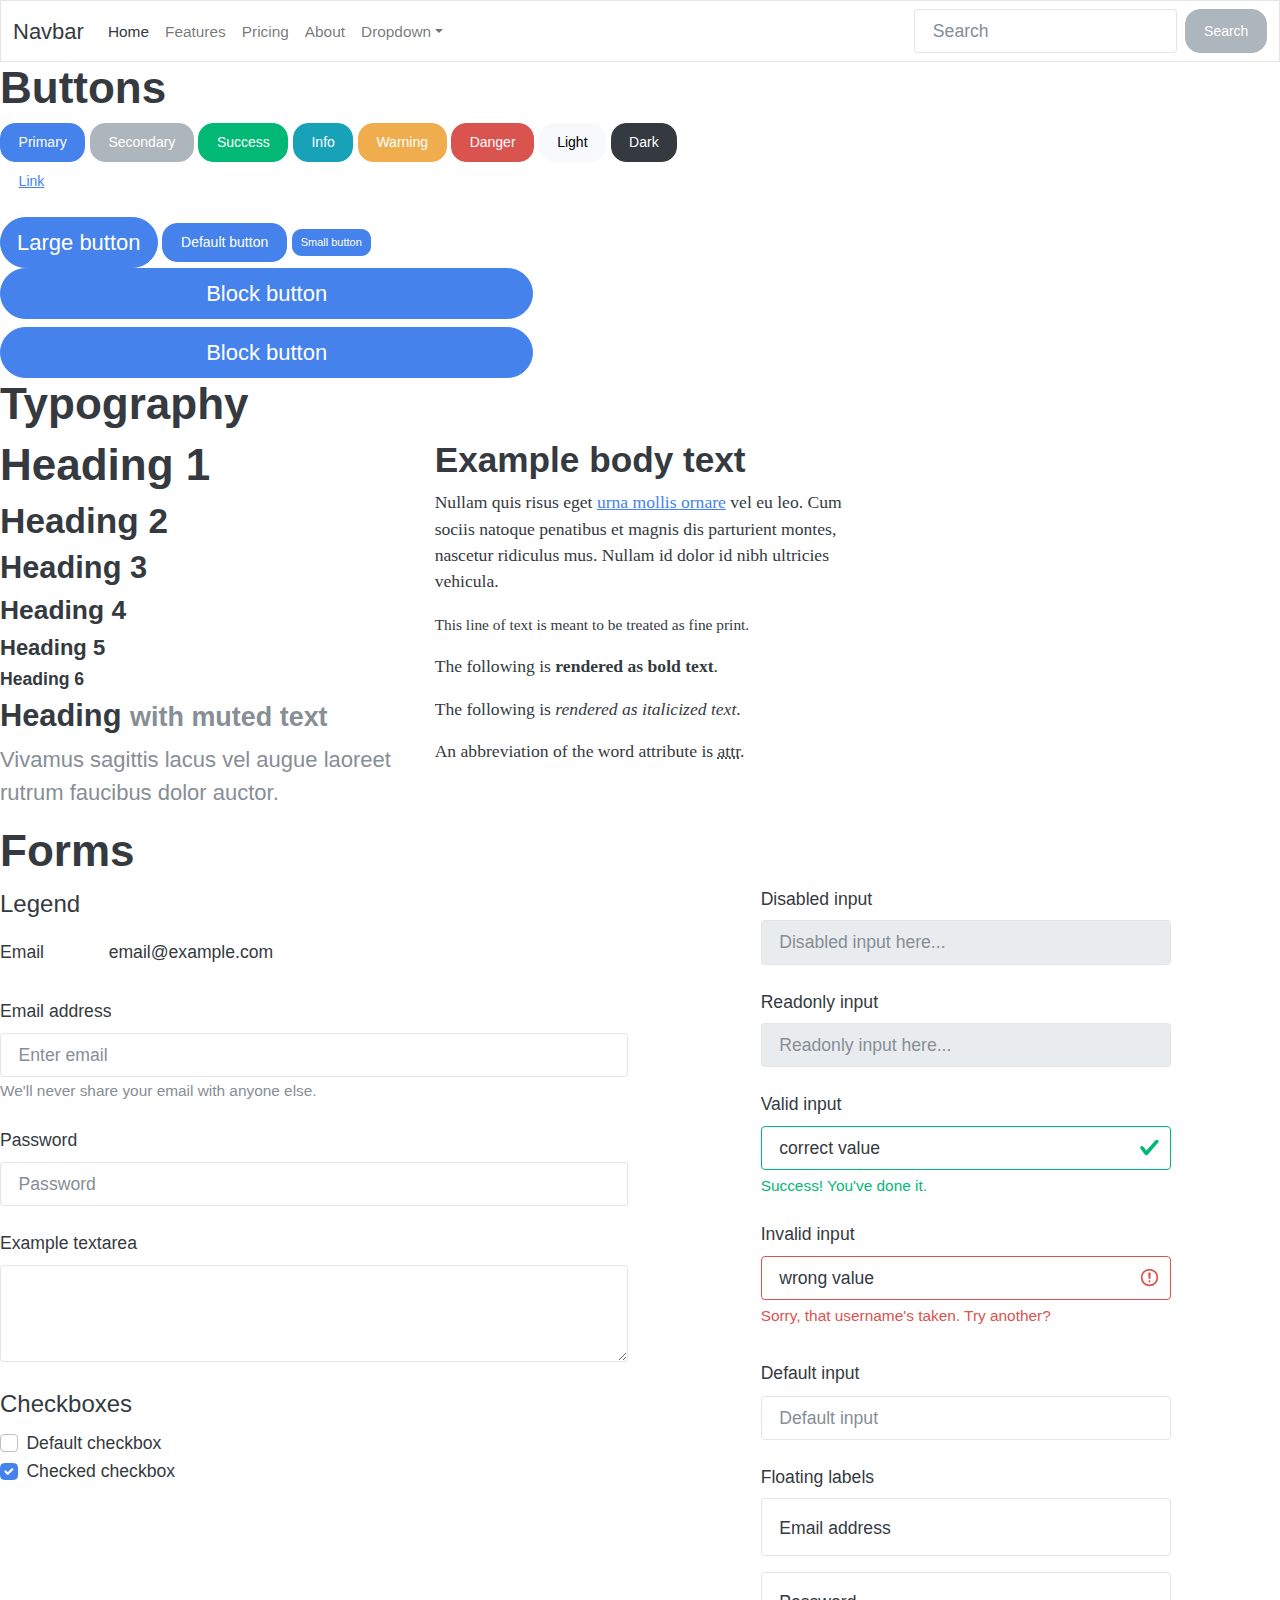
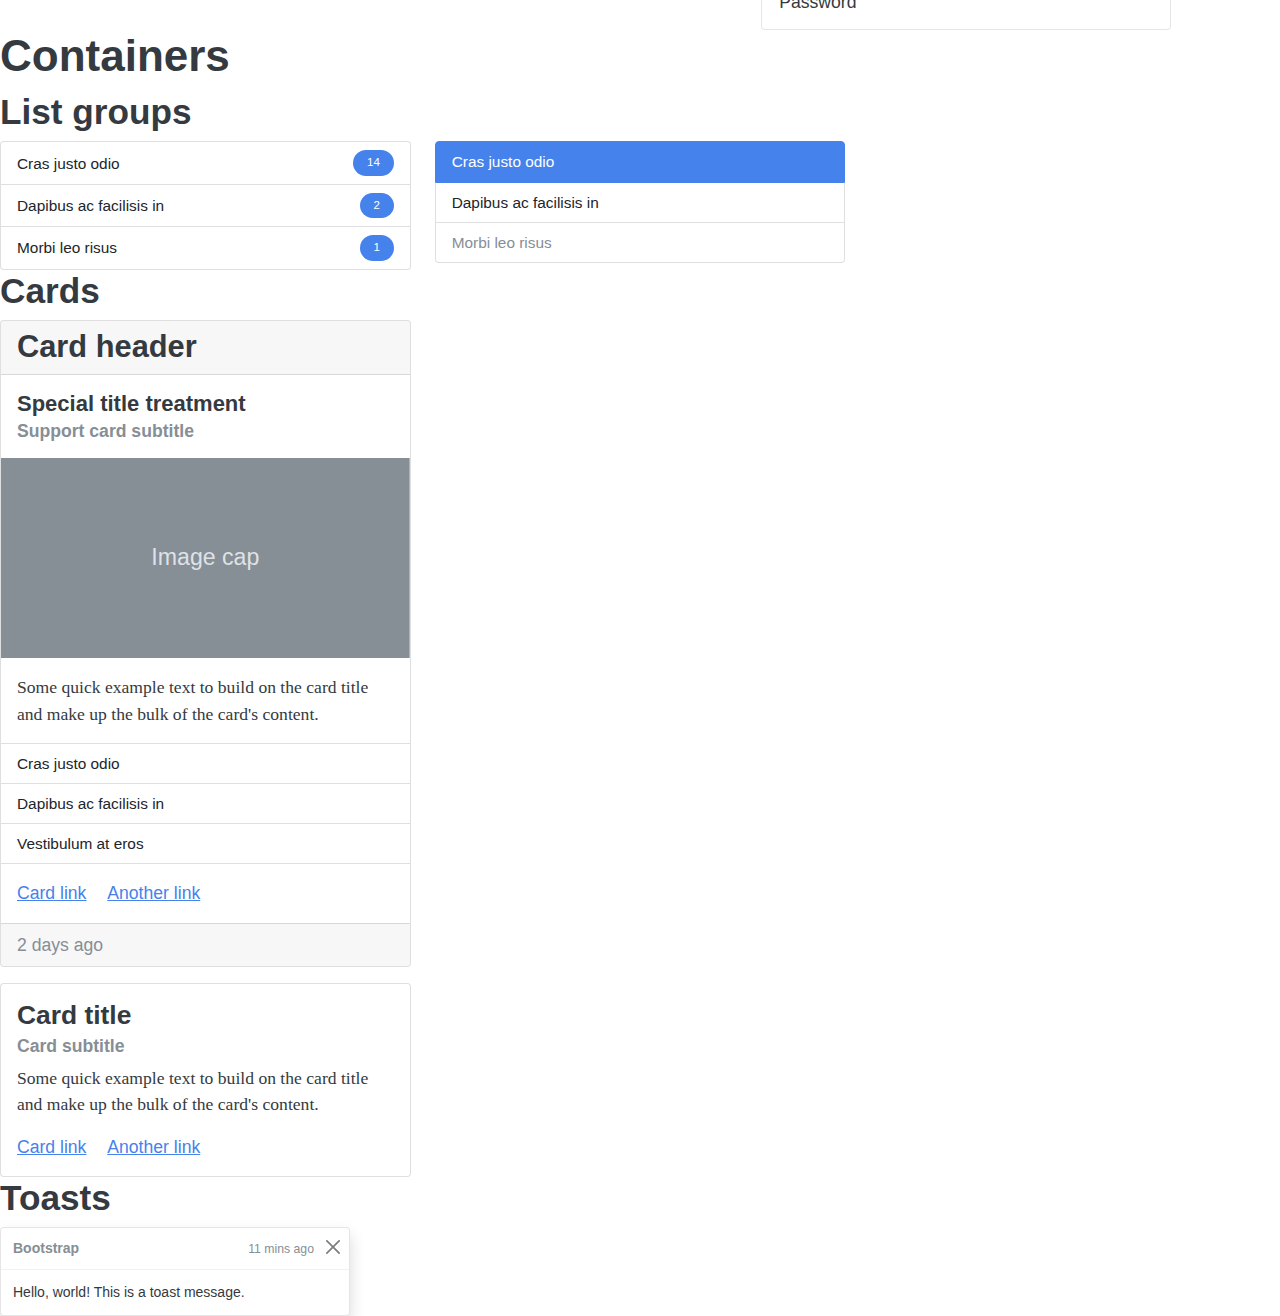
==== commit 8bba4ec6: "final commit" ====
--- a/index.html
+++ b/index.html
@@ -20,189 +20,8 @@
     </script>
   </head>
   <body>
-    <div class="navbar navbar-expand-lg fixed-top navbar-light bg-light">
-      <div class="container">
-        <a href="../" class="navbar-brand">Bootswatch</a>
-        <button class="navbar-toggler" type="button" data-bs-toggle="collapse" data-bs-target="#navbarResponsive" aria-controls="navbarResponsive" aria-expanded="false" aria-label="Toggle navigation">
-          <span class="navbar-toggler-icon"></span>
-        </button>
-        <div class="collapse navbar-collapse" id="navbarResponsive">
-          <ul class="navbar-nav">
-            <li class="nav-item dropdown">
-              <a class="nav-link dropdown-toggle" data-bs-toggle="dropdown" href="#" id="themes">Themes <span class="caret"></span></a>
-              <div class="dropdown-menu" aria-labelledby="themes">
-                <a class="dropdown-item" href="../default/">Default</a>
-                <div class="dropdown-divider"></div>
-                <a class="dropdown-item" href="../cerulean/">Cerulean</a>
-                <a class="dropdown-item" href="../cosmo/">Cosmo</a>
-                <a class="dropdown-item" href="../cyborg/">Cyborg</a>
-                <a class="dropdown-item" href="../darkly/">Darkly</a>
-                <a class="dropdown-item" href="../flatly/">Flatly</a>
-                <a class="dropdown-item" href="../journal/">Journal</a>
-                <a class="dropdown-item" href="../litera/">Litera</a>
-                <a class="dropdown-item" href="../lumen/">Lumen</a>
-                <a class="dropdown-item" href="../lux/">Lux</a>
-                <a class="dropdown-item" href="../materia/">Materia</a>
-                <a class="dropdown-item" href="../minty/">Minty</a>
-                <a class="dropdown-item" href="../morph/">Morph</a>
-                <a class="dropdown-item" href="../pulse/">Pulse</a>
-                <a class="dropdown-item" href="../quartz/">Quartz</a>
-                <a class="dropdown-item" href="../sandstone/">Sandstone</a>
-                <a class="dropdown-item" href="../simplex/">Simplex</a>
-                <a class="dropdown-item" href="../sketchy/">Sketchy</a>
-                <a class="dropdown-item" href="../slate/">Slate</a>
-                <a class="dropdown-item" href="../solar/">Solar</a>
-                <a class="dropdown-item" href="../spacelab/">Spacelab</a>
-                <a class="dropdown-item" href="../superhero/">Superhero</a>
-                <a class="dropdown-item" href="../united/">United</a>
-                <a class="dropdown-item" href="../vapor/">Vapor</a>
-                <a class="dropdown-item" href="../yeti/">Yeti</a>
-                <a class="dropdown-item" href="../zephyr/">Zephyr</a>
-              </div>
-            </li>
-            <li class="nav-item">
-              <a class="nav-link" href="../help/">Help</a>
-            </li>
-            <li class="nav-item">
-              <a class="nav-link" href="https://blog.bootswatch.com/">Blog</a>
-            </li>
-            <li class="nav-item dropdown">
-              <a class="nav-link dropdown-toggle" data-bs-toggle="dropdown" href="#" id="download">Litera <span class="caret"></span></a>
-              <div class="dropdown-menu" aria-labelledby="download">
-                <a class="dropdown-item" rel="noopener" target="_blank" href="https://jsfiddle.net/bootswatch/rnjfzjjo/">Open in JSFiddle</a>
-                <div class="dropdown-divider"></div>
-                <a class="dropdown-item" href="../5/litera/bootstrap.min.css" download>bootstrap.min.css</a>
-                <a class="dropdown-item" href="../5/litera/bootstrap.css" download>bootstrap.css</a>
-                <div class="dropdown-divider"></div>
-                <a class="dropdown-item" href="../5/litera/_variables.scss" download>_variables.scss</a>
-                <a class="dropdown-item" href="../5/litera/_bootswatch.scss" download>_bootswatch.scss</a>
-              </div>
-            </li>
-          </ul>
-          <ul class="navbar-nav ms-md-auto">
-            <li class="nav-item">
-              <a target="_blank" rel="noopener" class="nav-link" href="https://github.com/thomaspark/bootswatch/"><i class="fa fa-github"></i> GitHub</a>
-            </li>
-            <li class="nav-item">
-              <a target="_blank" rel="noopener" class="nav-link" href="https://twitter.com/bootswatch"><i class="fa fa-twitter"></i> Twitter</a>
-            </li>
-          </ul>
-        </div>
-      </div>
-    </div>
-
-    <div class="container">
-      <div class="page-header" id="banner">
-        <div class="row">
-          <div class="col-lg-8 col-md-7 col-sm-6">
-            <h1>Litera</h1>
-            <p class="lead">The medium is the message</p>
-          </div>
-          <div class="col-lg-4 col-md-5 col-sm-6">
-            <div class="sponsor">
-              <script async src="https://cdn.carbonads.com/carbon.js?serve=CKYIE23N&placement=bootswatchcom" id="_carbonads_js"></script>
-            </div>
-          </div>
-        </div>
-      </div>
-
       <!-- Navbar
       ================================================== -->
-      <div class="bs-docs-section clearfix">
-        <div class="row">
-          <div class="col-lg-12">
-            <div class="page-header">
-              <h1 id="navbars">Navbars</h1>
-            </div>
-
-            <div class="bs-component">
-              <nav class="navbar navbar-expand-lg navbar-dark bg-primary">
-                <div class="container-fluid">
-                  <a class="navbar-brand" href="#">Navbar</a>
-                  <button class="navbar-toggler" type="button" data-bs-toggle="collapse" data-bs-target="#navbarColor01" aria-controls="navbarColor01" aria-expanded="false" aria-label="Toggle navigation">
-                    <span class="navbar-toggler-icon"></span>
-                  </button>
-
-                  <div class="collapse navbar-collapse" id="navbarColor01">
-                    <ul class="navbar-nav me-auto">
-                      <li class="nav-item">
-                        <a class="nav-link active" href="#">Home
-                          <span class="visually-hidden">(current)</span>
-                        </a>
-                      </li>
-                      <li class="nav-item">
-                        <a class="nav-link" href="#">Features</a>
-                      </li>
-                      <li class="nav-item">
-                        <a class="nav-link" href="#">Pricing</a>
-                      </li>
-                      <li class="nav-item">
-                        <a class="nav-link" href="#">About</a>
-                      </li>
-                      <li class="nav-item dropdown">
-                        <a class="nav-link dropdown-toggle" data-bs-toggle="dropdown" href="#" role="button" aria-haspopup="true" aria-expanded="false">Dropdown</a>
-                        <div class="dropdown-menu">
-                          <a class="dropdown-item" href="#">Action</a>
-                          <a class="dropdown-item" href="#">Another action</a>
-                          <a class="dropdown-item" href="#">Something else here</a>
-                          <div class="dropdown-divider"></div>
-                          <a class="dropdown-item" href="#">Separated link</a>
-                        </div>
-                      </li>
-                    </ul>
-                    <form class="d-flex">
-                      <input class="form-control me-sm-2" type="text" placeholder="Search">
-                      <button class="btn btn-secondary my-2 my-sm-0" type="submit">Search</button>
-                    </form>
-                  </div>
-                </div>
-              </nav>
-            </div>
-
-            <div class="bs-component">
-              <nav class="navbar navbar-expand-lg navbar-dark bg-dark">
-                <div class="container-fluid">
-                  <a class="navbar-brand" href="#">Navbar</a>
-                  <button class="navbar-toggler" type="button" data-bs-toggle="collapse" data-bs-target="#navbarColor02" aria-controls="navbarColor02" aria-expanded="false" aria-label="Toggle navigation">
-                    <span class="navbar-toggler-icon"></span>
-                  </button>
-
-                  <div class="collapse navbar-collapse" id="navbarColor02">
-                    <ul class="navbar-nav me-auto">
-                      <li class="nav-item">
-                        <a class="nav-link active" href="#">Home
-                          <span class="visually-hidden">(current)</span>
-                        </a>
-                      </li>
-                      <li class="nav-item">
-                        <a class="nav-link" href="#">Features</a>
-                      </li>
-                      <li class="nav-item">
-                        <a class="nav-link" href="#">Pricing</a>
-                      </li>
-                      <li class="nav-item">
-                        <a class="nav-link" href="#">About</a>
-                      </li>
-                      <li class="nav-item dropdown">
-                        <a class="nav-link dropdown-toggle" data-bs-toggle="dropdown" href="#" role="button" aria-haspopup="true" aria-expanded="false">Dropdown</a>
-                        <div class="dropdown-menu">
-                          <a class="dropdown-item" href="#">Action</a>
-                          <a class="dropdown-item" href="#">Another action</a>
-                          <a class="dropdown-item" href="#">Something else here</a>
-                          <div class="dropdown-divider"></div>
-                          <a class="dropdown-item" href="#">Separated link</a>
-                        </div>
-                      </li>
-                    </ul>
-                    <form class="d-flex">
-                      <input class="form-control me-sm-2" type="text" placeholder="Search">
-                      <button class="btn btn-secondary my-2 my-sm-0" type="submit">Search</button>
-                    </form>
-                  </div>
-                </div>
-              </nav>
-            </div>
-
             <div class="bs-component">
               <nav class="navbar navbar-expand-lg navbar-light bg-light">
                 <div class="container-fluid">
@@ -276,73 +95,9 @@
               <button type="button" class="btn btn-link">Link</button>
             </p>
 
-            <p class="bs-component">
-              <button type="button" class="btn btn-primary disabled">Primary</button>
-              <button type="button" class="btn btn-secondary disabled">Secondary</button>
-              <button type="button" class="btn btn-success disabled">Success</button>
-              <button type="button" class="btn btn-info disabled">Info</button>
-              <button type="button" class="btn btn-warning disabled">Warning</button>
-              <button type="button" class="btn btn-danger disabled">Danger</button>
-              <button type="button" class="btn btn-light disabled">Light</button>
-              <button type="button" class="btn btn-dark disabled">Dark</button>
-              <button type="button" class="btn btn-link disabled">Link</button>
-            </p>
-
-            <p class="bs-component">
-              <button type="button" class="btn btn-outline-primary">Primary</button>
-              <button type="button" class="btn btn-outline-secondary">Secondary</button>
-              <button type="button" class="btn btn-outline-success">Success</button>
-              <button type="button" class="btn btn-outline-info">Info</button>
-              <button type="button" class="btn btn-outline-warning">Warning</button>
-              <button type="button" class="btn btn-outline-danger">Danger</button>
-              <button type="button" class="btn btn-outline-light">Light</button>
-              <button type="button" class="btn btn-outline-dark">Dark</button>
-            </p>
-
-            <div class="bs-component">
-              <div class="btn-group" role="group" aria-label="Button group with nested dropdown">
-                <button type="button" class="btn btn-primary">Primary</button>
-                <div class="btn-group" role="group">
-                  <button id="btnGroupDrop1" type="button" class="btn btn-primary dropdown-toggle" data-bs-toggle="dropdown" aria-haspopup="true" aria-expanded="false"></button>
-                  <div class="dropdown-menu" aria-labelledby="btnGroupDrop1">
-                    <a class="dropdown-item" href="#">Dropdown link</a>
-                    <a class="dropdown-item" href="#">Dropdown link</a>
-                  </div>
-                </div>
-              </div>
-
-              <div class="btn-group" role="group" aria-label="Button group with nested dropdown">
-                <button type="button" class="btn btn-success">Success</button>
-                <div class="btn-group" role="group">
-                  <button id="btnGroupDrop2" type="button" class="btn btn-success dropdown-toggle" data-bs-toggle="dropdown" aria-haspopup="true" aria-expanded="false"></button>
-                  <div class="dropdown-menu" aria-labelledby="btnGroupDrop2">
-                    <a class="dropdown-item" href="#">Dropdown link</a>
-                    <a class="dropdown-item" href="#">Dropdown link</a>
-                  </div>
-                </div>
-              </div>
-
-              <div class="btn-group" role="group" aria-label="Button group with nested dropdown">
-                <button type="button" class="btn btn-info">Info</button>
-                <div class="btn-group" role="group">
-                  <button id="btnGroupDrop3" type="button" class="btn btn-info dropdown-toggle" data-bs-toggle="dropdown" aria-haspopup="true" aria-expanded="false"></button>
-                  <div class="dropdown-menu" aria-labelledby="btnGroupDrop3">
-                    <a class="dropdown-item" href="#">Dropdown link</a>
-                    <a class="dropdown-item" href="#">Dropdown link</a>
-                  </div>
-                </div>
-              </div>
-
-              <div class="btn-group" role="group" aria-label="Button group with nested dropdown">
-                <button type="button" class="btn btn-danger">Danger</button>
-                <div class="btn-group" role="group">
-                  <button id="btnGroupDrop4" type="button" class="btn btn-danger dropdown-toggle" data-bs-toggle="dropdown" aria-haspopup="true" aria-expanded="false"></button>
-                  <div class="dropdown-menu" aria-labelledby="btnGroupDrop4">
-                    <a class="dropdown-item" href="#">Dropdown link</a>
-                    <a class="dropdown-item" href="#">Dropdown link</a>
-                  </div>
-                </div>
-              </div>
+              </div>
+
+              
             </div>
 
             <div class="bs-component">
@@ -359,65 +114,8 @@
               </div>
             </div>
 
-            <div class="bs-component mb-3">
-              <div class="btn-group" role="group" aria-label="Basic checkbox toggle button group">
-                <input type="checkbox" class="btn-check" id="btncheck1" checked autocomplete="off">
-                <label class="btn btn-primary" for="btncheck1">Checkbox 1</label>
-                <input type="checkbox" class="btn-check" id="btncheck2" autocomplete="off">
-                <label class="btn btn-primary" for="btncheck2">Checkbox 2</label>
-                <input type="checkbox" class="btn-check" id="btncheck3" autocomplete="off">
-                <label class="btn btn-primary" for="btncheck3">Checkbox 3</label>
-              </div>
-            </div>
-
-            <div class="bs-component mb-3">
-              <div class="btn-group" role="group" aria-label="Basic radio toggle button group">
-                <input type="radio" class="btn-check" name="btnradio" id="btnradio1" autocomplete="off" checked>
-                <label class="btn btn-outline-primary" for="btnradio1">Radio 1</label>
-                <input type="radio" class="btn-check" name="btnradio" id="btnradio2" autocomplete="off" checked>
-                <label class="btn btn-outline-primary" for="btnradio2">Radio 2</label>
-                <input type="radio" class="btn-check" name="btnradio" id="btnradio3" autocomplete="off" checked>
-                <label class="btn btn-outline-primary" for="btnradio3">Radio 3</label>
-              </div>
-            </div>
-
-            <div class="bs-component">
-              <div class="btn-group-vertical">
-                <button type="button" class="btn btn-primary">Button</button>
-                <button type="button" class="btn btn-primary">Button</button>
-                <button type="button" class="btn btn-primary">Button</button>
-                <button type="button" class="btn btn-primary">Button</button>
-                <button type="button" class="btn btn-primary">Button</button>
-                <button type="button" class="btn btn-primary">Button</button>
-              </div>
-            </div>
-
-            <div class="bs-component mb-3">
-              <div class="btn-group" role="group" aria-label="Basic example">
-                <button type="button" class="btn btn-secondary">Left</button>
-                <button type="button" class="btn btn-secondary">Middle</button>
-                <button type="button" class="btn btn-secondary">Right</button>
-              </div>
-            </div>
-
-            <div class="bs-component mb-3">
-              <div class="btn-toolbar" role="toolbar" aria-label="Toolbar with button groups">
-                <div class="btn-group me-2" role="group" aria-label="First group">
-                  <button type="button" class="btn btn-secondary">1</button>
-                  <button type="button" class="btn btn-secondary">2</button>
-                  <button type="button" class="btn btn-secondary">3</button>
-                  <button type="button" class="btn btn-secondary">4</button>
-                </div>
-                <div class="btn-group me-2" role="group" aria-label="Second group">
-                  <button type="button" class="btn btn-secondary">5</button>
-                  <button type="button" class="btn btn-secondary">6</button>
-                  <button type="button" class="btn btn-secondary">7</button>
-                </div>
-                <div class="btn-group" role="group" aria-label="Third group">
-                  <button type="button" class="btn btn-secondary">8</button>
-                </div>
-              </div>
-            </div>
+
+
           </div>
         </div>
       </div>
@@ -461,156 +159,10 @@
               <p>An abbreviation of the word attribute is <abbr title="attribute">attr</abbr>.</p>
             </div>
           </div>
-          <div class="col-lg-4">
-            <div class="bs-component">
-              <h2>Emphasis classes</h2>
-              <p class="text-muted">Fusce dapibus, tellus ac cursus commodo, tortor mauris nibh.</p>
-              <p class="text-primary">Nullam id dolor id nibh ultricies vehicula ut id elit.</p>
-              <p class="text-secondary">Pellentesque ornare sem lacinia quam venenatis vestibulum.</p>
-              <p class="text-warning">Etiam porta sem malesuada magna mollis euismod.</p>
-              <p class="text-danger">Donec ullamcorper nulla non metus auctor fringilla.</p>
-              <p class="text-success">Duis mollis, est non commodo luctus, nisi erat porttitor ligula.</p>
-              <p class="text-info">Maecenas sed diam eget risus varius blandit sit amet non magna.</p>
-            </div>
-          </div>
-        </div>
-
-        <!-- Blockquotes -->
-
-        <div class="row">
-          <div class="col-lg-12">
-            <h2 id="type-blockquotes">Blockquotes</h2>
-          </div>
-        </div>
-        <div class="row">
-          <div class="col-lg-4">
-            <div class="bs-component">
-              <figure>
-                <blockquote class="blockquote">
-                  <p class="mb-0">Lorem ipsum dolor sit amet, consectetur adipiscing elit. Integer posuere erat a ante.</p>
-  
-                </blockquote>
-                <figcaption class="blockquote-footer">
-                  Someone famous in <cite title="Source Title">Source Title</cite>
-                </figcaption>
-              </figure>
-            </div>
-          </div>
-          <div class="col-lg-4">
-            <div class="bs-component">
-              <figure class="text-center">
-                <blockquote class="blockquote">
-                  <p class="mb-0">Lorem ipsum dolor sit amet, consectetur adipiscing elit. Integer posuere erat a ante.</p>
-  
-                </blockquote>
-                <figcaption class="blockquote-footer">
-                  Someone famous in <cite title="Source Title">Source Title</cite>
-                </figcaption>
-              </figure>
-            </div>
-          </div>
-          <div class="col-lg-4">
-            <div class="bs-component">
-              <figure class="text-end">
-                <blockquote class="blockquote">
-                  <p class="mb-0">Lorem ipsum dolor sit amet, consectetur adipiscing elit. Integer posuere erat a ante.</p>
-  
-                </blockquote>
-                <figcaption class="blockquote-footer">
-                  Someone famous in <cite title="Source Title">Source Title</cite>
-                </figcaption>
-              </figure>
-            </div>
-          </div>
-        </div>
-      </div>
-
-      <!-- Tables
-      ================================================== -->
-      <div class="bs-docs-section">
-        <div class="row">
-          <div class="col-lg-12">
-            <div class="page-header">
-              <h1 id="tables">Tables</h1>
-            </div>
-
-            <div class="bs-component">
-              <table class="table table-hover">
-                <thead>
-                  <tr>
-                    <th scope="col">Type</th>
-                    <th scope="col">Column heading</th>
-                    <th scope="col">Column heading</th>
-                    <th scope="col">Column heading</th>
-                  </tr>
-                </thead>
-                <tbody>
-                  <tr class="table-active">
-                    <th scope="row">Active</th>
-                    <td>Column content</td>
-                    <td>Column content</td>
-                    <td>Column content</td>
-                  </tr>
-                  <tr>
-                    <th scope="row">Default</th>
-                    <td>Column content</td>
-                    <td>Column content</td>
-                    <td>Column content</td>
-                  </tr>
-                  <tr class="table-primary">
-                    <th scope="row">Primary</th>
-                    <td>Column content</td>
-                    <td>Column content</td>
-                    <td>Column content</td>
-                  </tr>
-                  <tr class="table-secondary">
-                    <th scope="row">Secondary</th>
-                    <td>Column content</td>
-                    <td>Column content</td>
-                    <td>Column content</td>
-                  </tr>
-                  <tr class="table-success">
-                    <th scope="row">Success</th>
-                    <td>Column content</td>
-                    <td>Column content</td>
-                    <td>Column content</td>
-                  </tr>
-                  <tr class="table-danger">
-                    <th scope="row">Danger</th>
-                    <td>Column content</td>
-                    <td>Column content</td>
-                    <td>Column content</td>
-                  </tr>
-                  <tr class="table-warning">
-                    <th scope="row">Warning</th>
-                    <td>Column content</td>
-                    <td>Column content</td>
-                    <td>Column content</td>
-                  </tr>
-                  <tr class="table-info">
-                    <th scope="row">Info</th>
-                    <td>Column content</td>
-                    <td>Column content</td>
-                    <td>Column content</td>
-                  </tr>
-                  <tr class="table-light">
-                    <th scope="row">Light</th>
-                    <td>Column content</td>
-                    <td>Column content</td>
-                    <td>Column content</td>
-                  </tr>
-                  <tr class="table-dark">
-                    <th scope="row">Dark</th>
-                    <td>Column content</td>
-                    <td>Column content</td>
-                    <td>Column content</td>
-                  </tr>
-                </tbody>
-              </table>
-            </div><!-- /example -->
-          </div>
-        </div>
-      </div>
+          
+        </div>
+
+        
 
       <!-- Forms
       ================================================== -->
@@ -644,55 +196,13 @@
                     <label for="exampleInputPassword1" class="form-label mt-4">Password</label>
                     <input type="password" class="form-control" id="exampleInputPassword1" placeholder="Password">
                   </div>
-                  <div class="form-group">
-                    <label for="exampleSelect1" class="form-label mt-4">Example select</label>
-                    <select class="form-select" id="exampleSelect1">
-                      <option>1</option>
-                      <option>2</option>
-                      <option>3</option>
-                      <option>4</option>
-                      <option>5</option>
-                    </select>
-                  </div>
-                  <div class="form-group">
-                    <label for="exampleSelect2" class="form-label mt-4">Example multiple select</label>
-                    <select multiple class="form-select" id="exampleSelect2">
-                      <option>1</option>
-                      <option>2</option>
-                      <option>3</option>
-                      <option>4</option>
-                      <option>5</option>
-                    </select>
-                  </div>
+                  
+                  
                   <div class="form-group">
                     <label for="exampleTextarea" class="form-label mt-4">Example textarea</label>
                     <textarea class="form-control" id="exampleTextarea" rows="3"></textarea>
                   </div>
-                  <div class="form-group">
-                    <label for="formFile" class="form-label mt-4">Default file input example</label>
-                    <input class="form-control" type="file" id="formFile">
-                  </div>
-                  <fieldset class="form-group">
-                    <legend class="mt-4">Radio buttons</legend>
-                    <div class="form-check">
-                      <label class="form-check-label">
-                        <input type="radio" class="form-check-input" name="optionsRadios" id="optionsRadios1" value="option1" checked>
-                        Option one is this and that&mdash;be sure to include why it's great
-                      </label>
-                    </div>
-                    <div class="form-check">
-                      <label class="form-check-label">
-                        <input type="radio" class="form-check-input" name="optionsRadios" id="optionsRadios2" value="option2">
-                        Option two can be something else and selecting it will deselect option one
-                      </label>
-                    </div>
-                    <div class="form-check disabled">
-                      <label class="form-check-label">
-                        <input type="radio" class="form-check-input" name="optionsRadios" id="optionsRadios3" value="option3" disabled>
-                        Option three is disabled
-                      </label>
-                    </div>
-                  </fieldset>
+
                   <fieldset class="form-group">
                     <legend class="mt-4">Checkboxes</legend>
                     <div class="form-check">
@@ -708,28 +218,8 @@
                       </label>
                     </div>
                   </fieldset>
-                  <fieldset>
-                    <legend class="mt-4">Switches</legend>
-                    <div class="form-check form-switch">
-                      <input class="form-check-input" type="checkbox" id="flexSwitchCheckDefault">
-                      <label class="form-check-label" for="flexSwitchCheckDefault">Default switch checkbox input</label>
-                    </div>
-                    <div class="form-check form-switch">
-                      <input class="form-check-input" type="checkbox" id="flexSwitchCheckChecked" checked>
-                      <label class="form-check-label" for="flexSwitchCheckChecked">Checked switch checkbox input</label>
-                    </div>
-                  </fieldset>
-                  <fieldset class="form-group">
-                    <legend class="mt-4">Ranges</legend>
-                      <label for="customRange1" class="form-label">Example range</label>
-                      <input type="range" class="form-range" id="customRange1">
-                      <label for="disabledRange" class="form-label">Disabled range</label>
-                      <input type="range" class="form-range" id="disabledRange" disabled>
-                      <label for="customRange3" class="form-label">Example range</label>
-                      <input type="range" class="form-range" min="0" max="5" step="0.5" id="customRange3">
-                  </fieldset>
-                  <button type="submit" class="btn btn-primary">Submit</button>
-                </fieldset>
+                
+                  
               </form>
             </div>
           </div>
@@ -761,30 +251,10 @@
                 <div class="invalid-feedback">Sorry, that username's taken. Try another?</div>
               </div>
 
-              <div class="form-group">
-                <label class="col-form-label col-form-label-lg mt-4" for="inputLarge">Large input</label>
-                <input class="form-control form-control-lg" type="text" placeholder=".form-control-lg" id="inputLarge">
-              </div>
 
               <div class="form-group">
                 <label class="col-form-label mt-4" for="inputDefault">Default input</label>
                 <input type="text" class="form-control" placeholder="Default input" id="inputDefault">
-              </div>
-
-              <div class="form-group">
-                <label class="col-form-label col-form-label-sm mt-4" for="inputSmall">Small input</label>
-                <input class="form-control form-control-sm" type="text" placeholder=".form-control-sm" id="inputSmall">
-              </div>
-
-              <div class="form-group">
-                <label class="form-label mt-4">Input addons</label>
-                <div class="form-group">
-                  <div class="input-group mb-3">
-                    <span class="input-group-text">$</span>
-                    <input type="text" class="form-control" aria-label="Amount (to the nearest dollar)">
-                    <span class="input-group-text">.00</span>
-                  </div>
-                </div>
               </div>
 
               <div class="form-group">
@@ -806,382 +276,13 @@
 
       <!-- Navs
       ================================================== -->
-      <div class="bs-docs-section">
-        <div class="row">
-          <div class="col-lg-12">
-            <div class="page-header">
-              <h1 id="navs">Navs</h1>
-            </div>
-          </div>
-        </div>
-
-        <div class="row mb-5">
-          <div class="col-lg-6">
-            <h2 id="nav-tabs">Tabs</h2>
-            <div class="bs-component">
-              <ul class="nav nav-tabs">
-                <li class="nav-item">
-                  <a class="nav-link active" data-bs-toggle="tab" href="#home">Home</a>
-                </li>
-                <li class="nav-item">
-                  <a class="nav-link" data-bs-toggle="tab" href="#profile">Profile</a>
-                </li>
-                <li class="nav-item">
-                  <a class="nav-link disabled" href="#">Disabled</a>
-                </li>
-                <li class="nav-item dropdown">
-                  <a class="nav-link dropdown-toggle" data-bs-toggle="dropdown" href="#" role="button" aria-haspopup="true" aria-expanded="false">Dropdown</a>
-                  <div class="dropdown-menu">
-                    <a class="dropdown-item" href="#">Action</a>
-                    <a class="dropdown-item" href="#">Another action</a>
-                    <a class="dropdown-item" href="#">Something else here</a>
-                    <div class="dropdown-divider"></div>
-                    <a class="dropdown-item" href="#">Separated link</a>
-                  </div>
-                </li>
-              </ul>
-              <div id="myTabContent" class="tab-content">
-                <div class="tab-pane fade show active" id="home">
-                  <p>Raw denim you probably haven't heard of them jean shorts Austin. Nesciunt tofu stumptown aliqua, retro synth master cleanse. Mustache cliche tempor, williamsburg carles vegan helvetica. Reprehenderit butcher retro keffiyeh dreamcatcher synth. Cosby sweater eu banh mi, qui irure terry richardson ex squid. Aliquip placeat salvia cillum iphone. Seitan aliquip quis cardigan american apparel, butcher voluptate nisi qui.</p>
-                </div>
-                <div class="tab-pane fade" id="profile">
-                  <p>Food truck fixie locavore, accusamus mcsweeney's marfa nulla single-origin coffee squid. Exercitation +1 labore velit, blog sartorial PBR leggings next level wes anderson artisan four loko farm-to-table craft beer twee. Qui photo booth letterpress, commodo enim craft beer mlkshk aliquip jean shorts ullamco ad vinyl cillum PBR. Homo nostrud organic, assumenda labore aesthetic magna delectus mollit.</p>
-                </div>
-                <div class="tab-pane fade" id="dropdown1">
-                  <p>Etsy mixtape wayfarers, ethical wes anderson tofu before they sold out mcsweeney's organic lomo retro fanny pack lo-fi farm-to-table readymade. Messenger bag gentrify pitchfork tattooed craft beer, iphone skateboard locavore carles etsy salvia banksy hoodie helvetica. DIY synth PBR banksy irony. Leggings gentrify squid 8-bit cred pitchfork.</p>
-                </div>
-                <div class="tab-pane fade" id="dropdown2">
-                  <p>Trust fund seitan letterpress, keytar raw denim keffiyeh etsy art party before they sold out master cleanse gluten-free squid scenester freegan cosby sweater. Fanny pack portland seitan DIY, art party locavore wolf cliche high life echo park Austin. Cred vinyl keffiyeh DIY salvia PBR, banh mi before they sold out farm-to-table VHS viral locavore cosby sweater.</p>
-                </div>
-              </div>
-            </div>
-          </div>
-
-          <div class="col-lg-6">
-            <h2 id="nav-pills">Pills</h2>
-            <div class="bs-component">
-              <ul class="nav nav-pills">
-                <li class="nav-item">
-                  <a class="nav-link active" href="#">Active</a>
-                </li>
-                <li class="nav-item dropdown">
-                  <a class="nav-link dropdown-toggle" data-bs-toggle="dropdown" href="#" role="button" aria-haspopup="true" aria-expanded="false">Dropdown</a>
-                  <div class="dropdown-menu">
-                    <a class="dropdown-item" href="#">Action</a>
-                    <a class="dropdown-item" href="#">Another action</a>
-                    <a class="dropdown-item" href="#">Something else here</a>
-                    <div class="dropdown-divider"></div>
-                    <a class="dropdown-item" href="#">Separated link</a>
-                  </div>
-                </li>
-                <li class="nav-item">
-                  <a class="nav-link" href="#">Link</a>
-                </li>
-                <li class="nav-item">
-                  <a class="nav-link disabled" href="#">Disabled</a>
-                </li>
-              </ul>
-            </div>
-            <br>
-            <div class="bs-component">
-              <ul class="nav nav-pills flex-column">
-                <li class="nav-item">
-                  <a class="nav-link active" href="#">Active</a>
-                </li>
-                <li class="nav-item dropdown">
-                  <a class="nav-link dropdown-toggle" data-bs-toggle="dropdown" href="#" role="button" aria-haspopup="true" aria-expanded="false">Dropdown</a>
-                  <div class="dropdown-menu">
-                    <a class="dropdown-item" href="#">Action</a>
-                    <a class="dropdown-item" href="#">Another action</a>
-                    <a class="dropdown-item" href="#">Something else here</a>
-                    <div class="dropdown-divider"></div>
-                    <a class="dropdown-item" href="#">Separated link</a>
-                  </div>
-                </li>
-                <li class="nav-item">
-                  <a class="nav-link" href="#">Link</a>
-                </li>
-                <li class="nav-item">
-                  <a class="nav-link disabled" href="#">Disabled</a>
-                </li>
-              </ul>
-            </div>
-          </div>
-        </div>
-
-        <div class="row">
-          <div class="col-lg-6">
-            <h2 id="nav-breadcrumbs">Breadcrumbs</h2>
-            <div class="bs-component">
-              <ol class="breadcrumb">
-                <li class="breadcrumb-item active">Home</li>
-              </ol>
-              <ol class="breadcrumb">
-                <li class="breadcrumb-item"><a href="#">Home</a></li>
-                <li class="breadcrumb-item active">Library</li>
-              </ol>
-              <ol class="breadcrumb">
-                <li class="breadcrumb-item"><a href="#">Home</a></li>
-                <li class="breadcrumb-item"><a href="#">Library</a></li>
-                <li class="breadcrumb-item active">Data</li>
-              </ol>
-            </div>
-          </div>
-
-          <div class="col-lg-6">
-            <h2 id="pagination">Pagination</h2>
-            <div class="bs-component">
-              <div>
-                <ul class="pagination">
-                  <li class="page-item disabled">
-                    <a class="page-link" href="#">&laquo;</a>
-                  </li>
-                  <li class="page-item active">
-                    <a class="page-link" href="#">1</a>
-                  </li>
-                  <li class="page-item">
-                    <a class="page-link" href="#">2</a>
-                  </li>
-                  <li class="page-item">
-                    <a class="page-link" href="#">3</a>
-                  </li>
-                  <li class="page-item">
-                    <a class="page-link" href="#">4</a>
-                  </li>
-                  <li class="page-item">
-                    <a class="page-link" href="#">5</a>
-                  </li>
-                  <li class="page-item">
-                    <a class="page-link" href="#">&raquo;</a>
-                  </li>
-                </ul>
-              </div>
-
-              <div>
-                <ul class="pagination pagination-lg">
-                  <li class="page-item disabled">
-                    <a class="page-link" href="#">&laquo;</a>
-                  </li>
-                  <li class="page-item active">
-                    <a class="page-link" href="#">1</a>
-                  </li>
-                  <li class="page-item">
-                    <a class="page-link" href="#">2</a>
-                  </li>
-                  <li class="page-item">
-                    <a class="page-link" href="#">3</a>
-                  </li>
-                  <li class="page-item">
-                    <a class="page-link" href="#">4</a>
-                  </li>
-                  <li class="page-item">
-                    <a class="page-link" href="#">5</a>
-                  </li>
-                  <li class="page-item">
-                    <a class="page-link" href="#">&raquo;</a>
-                  </li>
-                </ul>
-              </div>
-
-              <div>
-                <ul class="pagination pagination-sm">
-                  <li class="page-item disabled">
-                    <a class="page-link" href="#">&laquo;</a>
-                  </li>
-                  <li class="page-item active">
-                    <a class="page-link" href="#">1</a>
-                  </li>
-                  <li class="page-item">
-                    <a class="page-link" href="#">2</a>
-                  </li>
-                  <li class="page-item">
-                    <a class="page-link" href="#">3</a>
-                  </li>
-                  <li class="page-item">
-                    <a class="page-link" href="#">4</a>
-                  </li>
-                  <li class="page-item">
-                    <a class="page-link" href="#">5</a>
-                  </li>
-                  <li class="page-item">
-                    <a class="page-link" href="#">&raquo;</a>
-                  </li>
-                </ul>
-              </div>
-            </div>
-          </div>
-        </div>
-      </div>
-
-      <!-- Indicators
-      ================================================== -->
-      <div class="bs-docs-section">
-        <div class="row">
-          <div class="col-lg-12">
-            <div class="page-header">
-              <h1 id="indicators">Indicators</h1>
-            </div>
-          </div>
-        </div>
-
-        <div class="row">
-          <div class="col-lg-12">
-            <h2>Alerts</h2>
-            <div class="bs-component">
-              <div class="alert alert-dismissible alert-warning">
-                <button type="button" class="btn-close" data-bs-dismiss="alert"></button>
-                <h4 class="alert-heading">Warning!</h4>
-                <p class="mb-0">Best check yo self, you're not looking too good. Nulla vitae elit libero, a pharetra augue. Praesent commodo cursus magna, <a href="#" class="alert-link">vel scelerisque nisl consectetur et</a>.</p>
-              </div>
-            </div>
-          </div>
-        </div>
-        <div class="row">
-          <div class="col-lg-4">
-            <div class="bs-component">
-              <div class="alert alert-dismissible alert-danger">
-                <button type="button" class="btn-close" data-bs-dismiss="alert"></button>
-                <strong>Oh snap!</strong> <a href="#" class="alert-link">Change a few things up</a> and try submitting again.
-              </div>
-            </div>
-          </div>
-          <div class="col-lg-4">
-            <div class="bs-component">
-              <div class="alert alert-dismissible alert-success">
-                <button type="button" class="btn-close" data-bs-dismiss="alert"></button>
-                <strong>Well done!</strong> You successfully read <a href="#" class="alert-link">this important alert message</a>.
-              </div>
-            </div>
-          </div>
-          <div class="col-lg-4">
-            <div class="bs-component">
-              <div class="alert alert-dismissible alert-info">
-                <button type="button" class="btn-close" data-bs-dismiss="alert"></button>
-                <strong>Heads up!</strong> This <a href="#" class="alert-link">alert needs your attention</a>, but it's not super important.
-              </div>
-            </div>
-          </div>
-        </div>
-        <div class="row">
-          <div class="col-lg-4">
-            <div class="bs-component">
-              <div class="alert alert-dismissible alert-primary">
-                <button type="button" class="btn-close" data-bs-dismiss="alert"></button>
-                <strong>Oh snap!</strong> <a href="#" class="alert-link">Change a few things up</a> and try submitting again.
-              </div>
-            </div>
-          </div>
-          <div class="col-lg-4">
-            <div class="bs-component">
-              <div class="alert alert-dismissible alert-secondary">
-                <button type="button" class="btn-close" data-bs-dismiss="alert"></button>
-                <strong>Well done!</strong> You successfully read <a href="#" class="alert-link">this important alert message</a>.
-              </div>
-            </div>
-          </div>
-          <div class="col-lg-4">
-            <div class="bs-component">
-              <div class="alert alert-dismissible alert-light">
-                <button type="button" class="btn-close" data-bs-dismiss="alert"></button>
-                <strong>Heads up!</strong> This <a href="#" class="alert-link">alert needs your attention</a>, but it's not super important.
-              </div>
-            </div>
-          </div>
-        </div>
-        <div>
-          <h2>Badges</h2>
-          <div class="bs-component mb-4">
-            <span class="badge bg-primary">Primary</span>
-            <span class="badge bg-secondary">Secondary</span>
-            <span class="badge bg-success">Success</span>
-            <span class="badge bg-danger">Danger</span>
-            <span class="badge bg-warning">Warning</span>
-            <span class="badge bg-info">Info</span>
-            <span class="badge bg-light">Light</span>
-            <span class="badge bg-dark">Dark</span>
-          </div>
-          <div class="bs-component">
-            <span class="badge rounded-pill bg-primary">Primary</span>
-            <span class="badge rounded-pill bg-secondary">Secondary</span>
-            <span class="badge rounded-pill bg-success">Success</span>
-            <span class="badge rounded-pill bg-danger">Danger</span>
-            <span class="badge rounded-pill bg-warning">Warning</span>
-            <span class="badge rounded-pill bg-info">Info</span>
-            <span class="badge rounded-pill bg-light">Light</span>
-            <span class="badge rounded-pill bg-dark">Dark</span>
-          </div>
-        </div>
-      </div>
-
-      <!-- Progress
-      ================================================== -->
-      <div class="bs-docs-section">
-        <div class="row">
-          <div class="col-lg-12">
-            <div class="page-header">
-              <h1 id="progress">Progress</h1>
-            </div>
-
-            <h3 id="progress-basic">Basic</h3>
-            <div class="bs-component">
-              <div class="progress">
-                <div class="progress-bar" role="progressbar" style="width: 25%;" aria-valuenow="25" aria-valuemin="0" aria-valuemax="100"></div>
-              </div>
-            </div>
-
-            <h3 id="progress-alternatives">Contextual alternatives</h3>
-            <div class="bs-component">
-              <div class="progress">
-                <div class="progress-bar bg-success" role="progressbar" style="width: 25%;" aria-valuenow="25" aria-valuemin="0" aria-valuemax="100"></div>
-              </div>
-              <div class="progress">
-                <div class="progress-bar bg-info" role="progressbar" style="width: 50%;" aria-valuenow="50" aria-valuemin="0" aria-valuemax="100"></div>
-              </div>
-              <div class="progress">
-                <div class="progress-bar bg-warning" role="progressbar" style="width: 75%;" aria-valuenow="75" aria-valuemin="0" aria-valuemax="100"></div>
-              </div>
-              <div class="progress">
-                <div class="progress-bar bg-danger" role="progressbar" style="width: 100%;" aria-valuenow="100" aria-valuemin="0" aria-valuemax="100"></div>
-              </div>
-            </div>
-
-            <h3 id="progress-multiple">Multiple bars</h3>
-            <div class="bs-component">
-              <div class="progress">
-                <div class="progress-bar" role="progressbar" style="width: 15%;" aria-valuenow="15" aria-valuemin="0" aria-valuemax="100"></div>
-                <div class="progress-bar bg-success" role="progressbar" style="width: 30%;" aria-valuenow="30" aria-valuemin="0" aria-valuemax="100"></div>
-                <div class="progress-bar bg-info" role="progressbar" style="width: 20%;" aria-valuenow="20" aria-valuemin="0" aria-valuemax="100"></div>
-              </div>
-            </div>
-
-            <h3 id="progress-striped">Striped</h3>
-            <div class="bs-component">
-              <div class="progress">
-                <div class="progress-bar progress-bar-striped" role="progressbar" style="width: 10%;" aria-valuenow="10" aria-valuemin="0" aria-valuemax="100"></div>
-              </div>
-              <div class="progress">
-                <div class="progress-bar progress-bar-striped bg-success" role="progressbar" style="width: 25%;" aria-valuenow="25" aria-valuemin="0" aria-valuemax="100"></div>
-              </div>
-              <div class="progress">
-                <div class="progress-bar progress-bar-striped bg-info" role="progressbar" style="width: 50%;" aria-valuenow="50" aria-valuemin="0" aria-valuemax="100"></div>
-              </div>
-              <div class="progress">
-                <div class="progress-bar progress-bar-striped bg-warning" role="progressbar" style="width: 75%;" aria-valuenow="75" aria-valuemin="0" aria-valuemax="100"></div>
-              </div>
-              <div class="progress">
-                <div class="progress-bar progress-bar-striped bg-danger" role="progressbar" style="width: 100%;" aria-valuenow="100" aria-valuemin="0" aria-valuemax="100"></div>
-              </div>
-            </div>
-
-            <h3 id="progress-animated">Animated</h3>
-            <div class="bs-component">
-              <div class="progress">
-                <div class="progress-bar progress-bar-striped progress-bar-animated" role="progressbar" aria-valuenow="75" aria-valuemin="0" aria-valuemax="100" style="width: 75%;"></div>
-              </div>
-            </div>
-          </div>
-        </div>
-      </div>
+      
+            </div>
+          </div>
+        </div>
+      </div>
+
+     
 
       <!-- Containers
       ================================================== -->
@@ -1228,28 +329,7 @@
               </div>
             </div>
           </div>
-          <div class="col-lg-4">
-            <div class="bs-component">
-              <div class="list-group">
-                <a href="#" class="list-group-item list-group-item-action flex-column align-items-start active">
-                  <div class="d-flex w-100 justify-content-between">
-                    <h5 class="mb-1">List group item heading</h5>
-                    <small>3 days ago</small>
-                  </div>
-                  <p class="mb-1">Donec id elit non mi porta gravida at eget metus. Maecenas sed diam eget risus varius blandit.</p>
-                  <small>Donec id elit non mi porta.</small>
-                </a>
-                <a href="#" class="list-group-item list-group-item-action flex-column align-items-start">
-                  <div class="d-flex w-100 justify-content-between">
-                    <h5 class="mb-1">List group item heading</h5>
-                    <small class="text-muted">3 days ago</small>
-                  </div>
-                  <p class="mb-1">Donec id elit non mi porta gravida at eget metus. Maecenas sed diam eget risus varius blandit.</p>
-                  <small class="text-muted">Donec id elit non mi porta.</small>
-                </a>
-              </div>
-            </div>
-          </div>
+          
         </div>
 
         <div class="row">
@@ -1259,126 +339,8 @@
         </div>
 
         <div class="row">
-          <div class="col-lg-4">
-            <div class="bs-component">
-              <div class="card text-white bg-primary mb-3" style="max-width: 20rem;">
-                <div class="card-header">Header</div>
-                <div class="card-body">
-                  <h4 class="card-title">Primary card title</h4>
-                  <p class="card-text">Some quick example text to build on the card title and make up the bulk of the card's content.</p>
-                </div>
-              </div>
-              <div class="card text-white bg-secondary mb-3" style="max-width: 20rem;">
-                <div class="card-header">Header</div>
-                <div class="card-body">
-                  <h4 class="card-title">Secondary card title</h4>
-                  <p class="card-text">Some quick example text to build on the card title and make up the bulk of the card's content.</p>
-                </div>
-              </div>
-              <div class="card text-white bg-success mb-3" style="max-width: 20rem;">
-                <div class="card-header">Header</div>
-                <div class="card-body">
-                  <h4 class="card-title">Success card title</h4>
-                  <p class="card-text">Some quick example text to build on the card title and make up the bulk of the card's content.</p>
-                </div>
-              </div>
-              <div class="card text-white bg-danger mb-3" style="max-width: 20rem;">
-                <div class="card-header">Header</div>
-                <div class="card-body">
-                  <h4 class="card-title">Danger card title</h4>
-                  <p class="card-text">Some quick example text to build on the card title and make up the bulk of the card's content.</p>
-                </div>
-              </div>
-              <div class="card text-white bg-warning mb-3" style="max-width: 20rem;">
-                <div class="card-header">Header</div>
-                <div class="card-body">
-                  <h4 class="card-title">Warning card title</h4>
-                  <p class="card-text">Some quick example text to build on the card title and make up the bulk of the card's content.</p>
-                </div>
-              </div>
-              <div class="card text-white bg-info mb-3" style="max-width: 20rem;">
-                <div class="card-header">Header</div>
-                <div class="card-body">
-                  <h4 class="card-title">Info card title</h4>
-                  <p class="card-text">Some quick example text to build on the card title and make up the bulk of the card's content.</p>
-                </div>
-              </div>
-              <div class="card bg-light mb-3" style="max-width: 20rem;">
-                <div class="card-header">Header</div>
-                <div class="card-body">
-                  <h4 class="card-title">Light card title</h4>
-                  <p class="card-text">Some quick example text to build on the card title and make up the bulk of the card's content.</p>
-                </div>
-              </div>
-              <div class="card text-white bg-dark mb-3" style="max-width: 20rem;">
-                <div class="card-header">Header</div>
-                <div class="card-body">
-                  <h4 class="card-title">Dark card title</h4>
-                  <p class="card-text">Some quick example text to build on the card title and make up the bulk of the card's content.</p>
-                </div>
-              </div>
-            </div>
-          </div>
-          <div class="col-lg-4">
-            <div class="bs-component">
-              <div class="card border-primary mb-3" style="max-width: 20rem;">
-                <div class="card-header">Header</div>
-                <div class="card-body">
-                  <h4 class="card-title">Primary card title</h4>
-                  <p class="card-text">Some quick example text to build on the card title and make up the bulk of the card's content.</p>
-                </div>
-              </div>
-              <div class="card border-secondary mb-3" style="max-width: 20rem;">
-                <div class="card-header">Header</div>
-                <div class="card-body">
-                  <h4 class="card-title">Secondary card title</h4>
-                  <p class="card-text">Some quick example text to build on the card title and make up the bulk of the card's content.</p>
-                </div>
-              </div>
-              <div class="card border-success mb-3" style="max-width: 20rem;">
-                <div class="card-header">Header</div>
-                <div class="card-body">
-                  <h4 class="card-title">Success card title</h4>
-                  <p class="card-text">Some quick example text to build on the card title and make up the bulk of the card's content.</p>
-                </div>
-              </div>
-              <div class="card border-danger mb-3" style="max-width: 20rem;">
-                <div class="card-header">Header</div>
-                <div class="card-body">
-                  <h4 class="card-title">Danger card title</h4>
-                  <p class="card-text">Some quick example text to build on the card title and make up the bulk of the card's content.</p>
-                </div>
-              </div>
-              <div class="card border-warning mb-3" style="max-width: 20rem;">
-                <div class="card-header">Header</div>
-                <div class="card-body">
-                  <h4 class="card-title">Warning card title</h4>
-                  <p class="card-text">Some quick example text to build on the card title and make up the bulk of the card's content.</p>
-                </div>
-              </div>
-              <div class="card border-info mb-3" style="max-width: 20rem;">
-                <div class="card-header">Header</div>
-                <div class="card-body">
-                  <h4 class="card-title">Info card title</h4>
-                  <p class="card-text">Some quick example text to build on the card title and make up the bulk of the card's content.</p>
-                </div>
-              </div>
-              <div class="card border-light mb-3" style="max-width: 20rem;">
-                <div class="card-header">Header</div>
-                <div class="card-body">
-                  <h4 class="card-title">Light card title</h4>
-                  <p class="card-text">Some quick example text to build on the card title and make up the bulk of the card's content.</p>
-                </div>
-              </div>
-              <div class="card border-dark mb-3" style="max-width: 20rem;">
-                <div class="card-header">Header</div>
-                <div class="card-body">
-                  <h4 class="card-title">Dark card title</h4>
-                  <p class="card-text">Some quick example text to build on the card title and make up the bulk of the card's content.</p>
-                </div>
-              </div>
-            </div>
-          </div>
+          
+         
 
           <div class="col-lg-4">
             <div class="bs-component">
@@ -1422,62 +384,7 @@
         </div>
       </div>
 
-      <!-- Dialogs
-      ================================================== -->
-      <div class="bs-docs-section">
-        <div class="row">
-          <div class="col-lg-12">
-            <div class="page-header">
-              <h1 id="dialogs">Dialogs</h1>
-            </div>
-          </div>
-        </div>
-        <div class="row">
-          <div class="col-lg-6">
-            <h2>Modals</h2>
-            <div class="bs-component">
-              <div class="modal">
-                <div class="modal-dialog" role="document">
-                  <div class="modal-content">
-                    <div class="modal-header">
-                      <h5 class="modal-title">Modal title</h5>
-                      <button type="button" class="btn-close" data-bs-dismiss="modal" aria-label="Close">
-                        <span aria-hidden="true"></span>
-                      </button>
-                    </div>
-                    <div class="modal-body">
-                      <p>Modal body text goes here.</p>
-                    </div>
-                    <div class="modal-footer">
-                      <button type="button" class="btn btn-primary">Save changes</button>
-                      <button type="button" class="btn btn-secondary" data-bs-dismiss="modal">Close</button>
-                    </div>
-                  </div>
-                </div>
-              </div>
-            </div>
-          </div>
-          <div class="col-lg-6">
-            <h2>Popovers</h2>
-            <div class="bs-component mb-5">
-              <button type="button" class="btn btn-secondary" title="Popover Title" data-bs-container="body" data-bs-toggle="popover" data-bs-placement="left" data-bs-content="Vivamus sagittis lacus vel augue laoreet rutrum faucibus.">Left</button>
-
-              <button type="button" class="btn btn-secondary" title="Popover Title" data-bs-container="body" data-bs-toggle="popover" data-bs-placement="top" data-bs-content="Vivamus sagittis lacus vel augue laoreet rutrum faucibus.">Top</button>
-
-              <button type="button" class="btn btn-secondary" title="Popover Title" data-bs-container="body" data-bs-toggle="popover" data-bs-placement="bottom" data-bs-content="Vivamus sagittis lacus vel augue laoreet rutrum faucibus.">Bottom</button>
-
-              <button type="button" class="btn btn-secondary" title="Popover Title" data-bs-container="body" data-bs-toggle="popover" data-bs-placement="right" data-bs-content="Vivamus sagittis lacus vel augue laoreet rutrum faucibus.">Right</button>
-            </div>
-            <h2>Tooltips</h2>
-            <div class="bs-component mb-5">
-              <button type="button" class="btn btn-secondary" data-bs-toggle="tooltip" data-bs-placement="left" title="Tooltip on left">Left</button>
-
-              <button type="button" class="btn btn-secondary" data-bs-toggle="tooltip" data-bs-placement="top" title="Tooltip on top">Top</button>
-
-              <button type="button" class="btn btn-secondary" data-bs-toggle="tooltip" data-bs-placement="bottom" title="Tooltip on bottom">Bottom</button>
-
-              <button type="button" class="btn btn-secondary" data-bs-toggle="tooltip" data-bs-placement="right" title="Tooltip on right">Right</button>
-            </div>
+
             <h2>Toasts</h2>
             <div class="bs-component">
               <div class="toast show" role="alert" aria-live="assertive" aria-atomic="true">
@@ -1511,25 +418,7 @@
         </div>
       </div>
 
-      <footer id="footer">
-        <div class="row">
-          <div class="col-lg-12">
-            <ul class="list-unstyled">
-              <li class="float-end"><a href="#top">Back to top</a></li>
-              <li><a href="https://blog.bootswatch.com/">Blog</a></li>
-              <li><a href="https://blog.bootswatch.com/rss/">RSS</a></li>
-              <li><a href="https://twitter.com/bootswatch">Twitter</a></li>
-              <li><a href="https://github.com/thomaspark/bootswatch">GitHub</a></li>
-              <li><a href="../help/#api">API</a></li>
-              <li><a href="../help/#donate">Donate</a></li>
-            </ul>
-            <p>Made by <a href="https://thomaspark.co/">Thomas Park</a>.</p>
-            <p>Code released under the <a href="https://github.com/thomaspark/bootswatch/blob/master/LICENSE">MIT License</a>.</p>
-            <p>Based on <a href="https://getbootstrap.com/" rel="nofollow">Bootstrap</a>. Icons from <a href="https://fontawesome.com/" rel="nofollow">Font Awesome</a>. Web fonts from <a href="https://fonts.google.com/" rel="nofollow">Google</a>.</p>
-
-          </div>
-        </div>
-      </footer>
+      
     </div>
 
     <script src="../_vendor/jquery/dist/jquery.min.js"></script>
